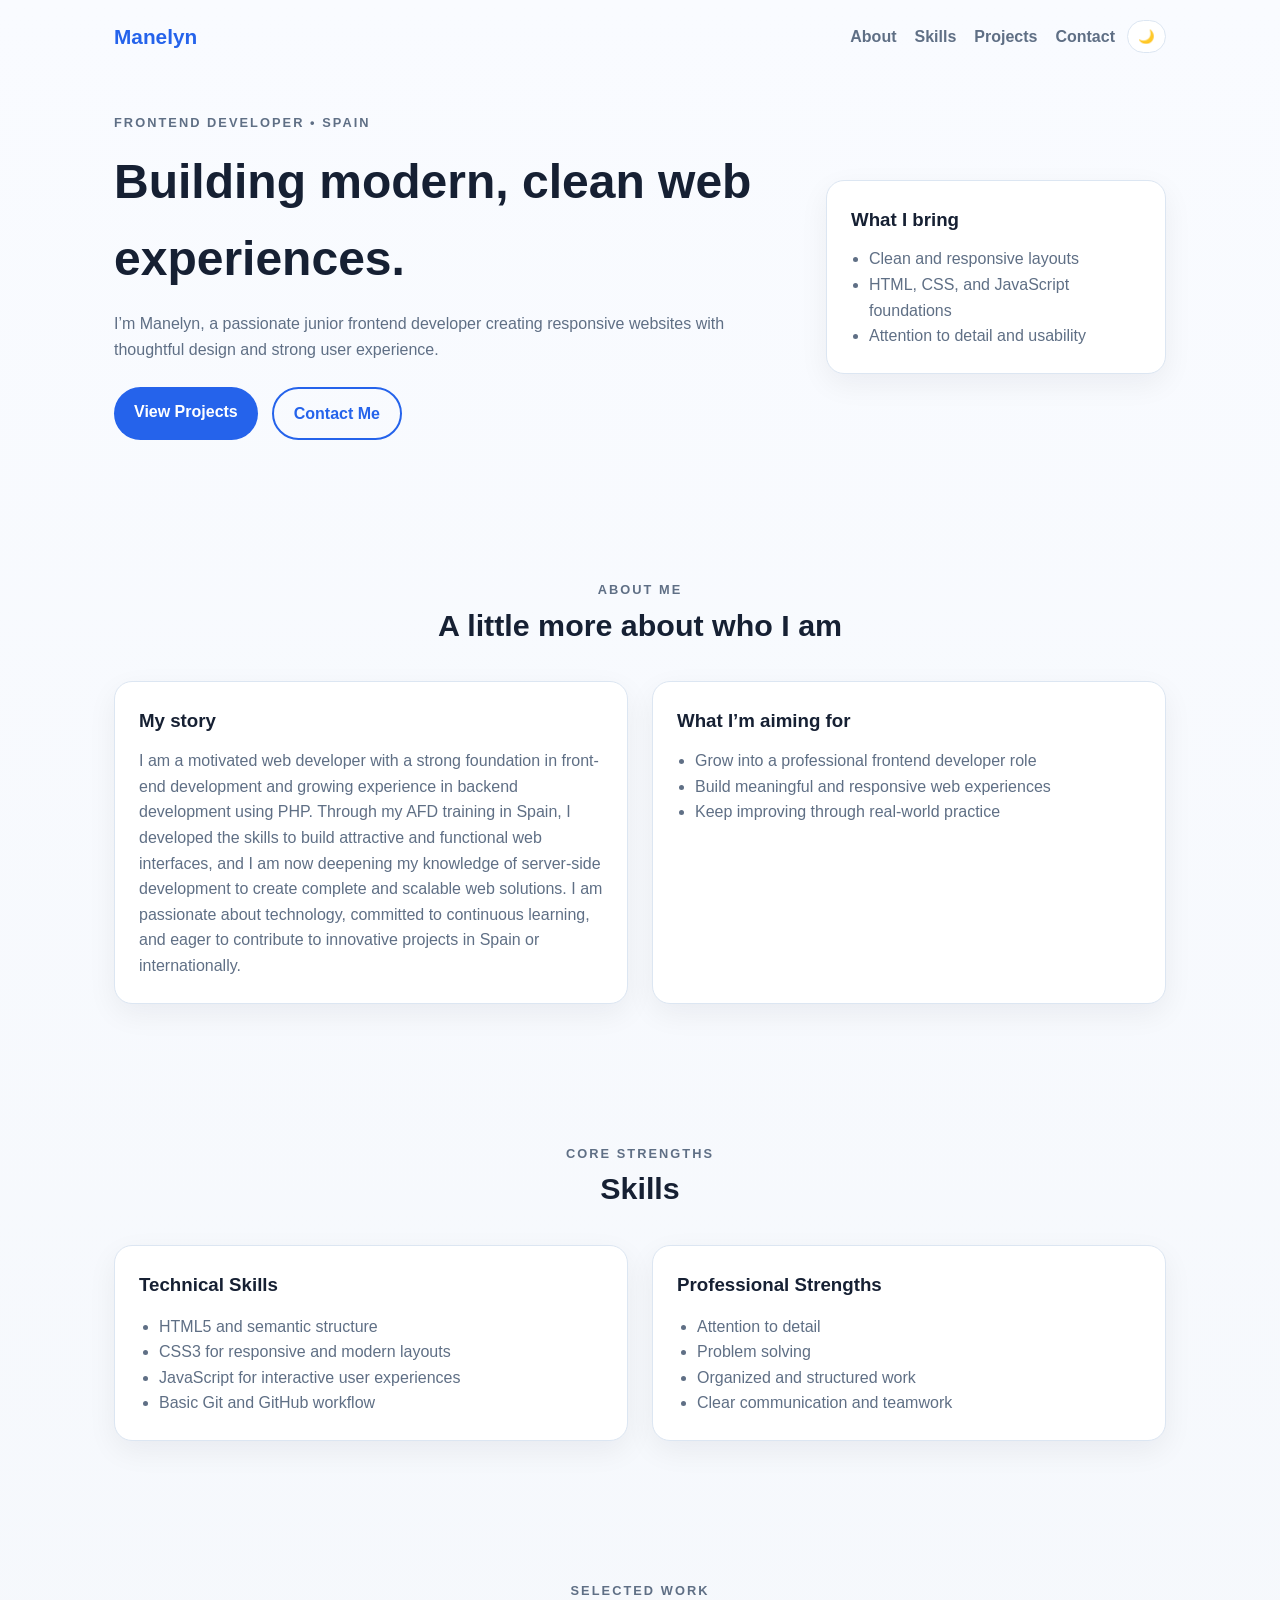
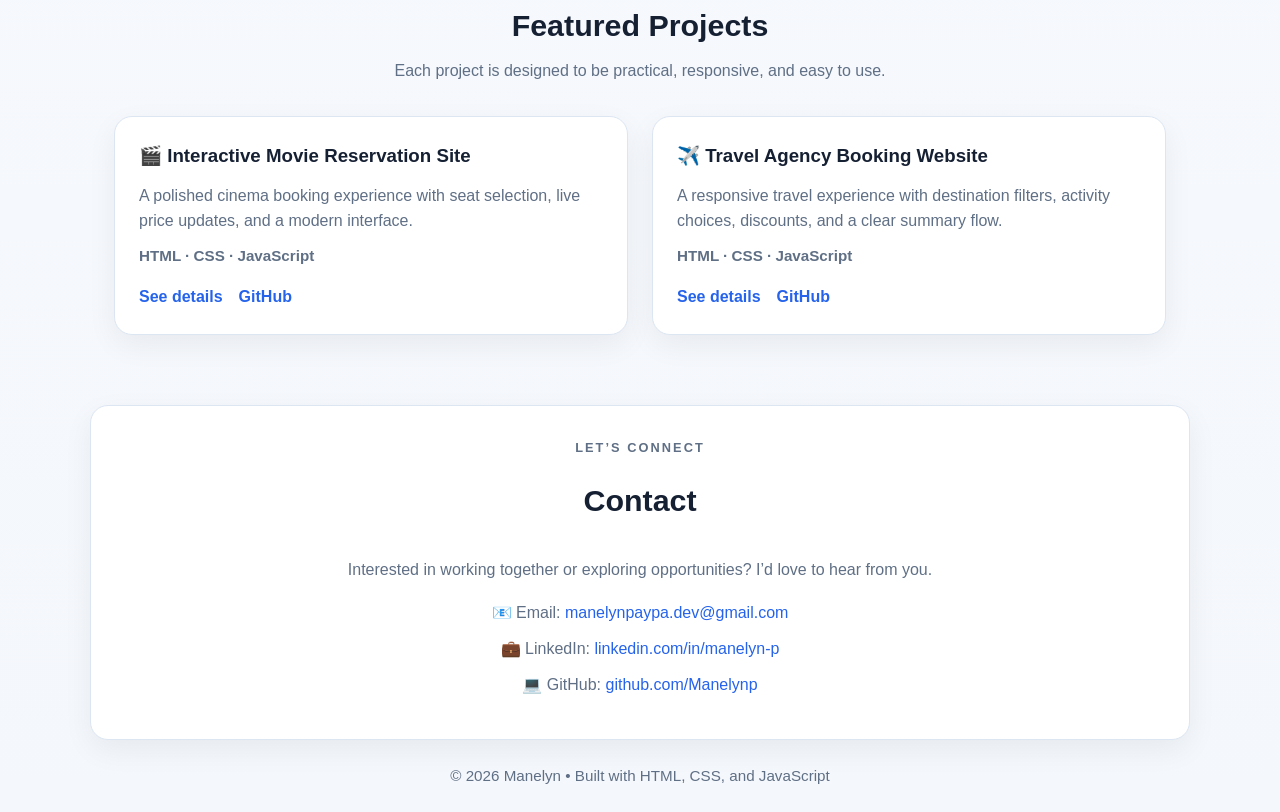
==== index.html @ d36917c9 "Add portfolio project files" ====
<!doctype html>
<html lang="en">

<head>
  <meta charset="UTF-8" />
  <meta name="viewport" content="width=device-width, initial-scale=1.0" />
  <title>Manelyn | Frontend Developer</title>
  <link rel="stylesheet" href="./css/style.css" />
  <link rel="shortcut icon" href="./img/themodelsresource.svg" type="image/x-icon" />
</head>

<body>
  <header class="site-header">
    <a class="logo" href="index.html">Manelyn</a>
    <div class="header-actions">
      <nav class="nav-links">
        <a href="about.html">About</a>
        <a href="skills.html">Skills</a>
        <a href="projects.html">Projects</a>
        <a href="contact.html">Contact</a>
      </nav>
      <button class="theme-toggle" id="themeToggle" type="button" aria-label="Toggle dark mode">
        🌙
      </button>
    </div>
  </header>

  <main>
    <section class="section hero">
      <div class="hero-copy">
        <p class="eyebrow">Frontend Developer • Spain</p>
        <h1>Building modern, clean web experiences.</h1>
        <p>
          I’m Manelyn, a passionate junior frontend developer creating
          responsive websites with thoughtful design and strong user
          experience.
        </p>
        <div class="buttons">
          <a href="projects.html" class="btn">View Projects</a>
          <a href="#contact" class="btn btn-outline">Contact Me</a>
        </div>
      </div>

      <div class="hero-card">
        <h3>What I bring</h3>
        <ul>
          <li>Clean and responsive layouts</li>
          <li>HTML, CSS, and JavaScript foundations</li>
          <li>Attention to detail and usability</li>
        </ul>
      </div>
    </section>

    <section id="about" class="section about-section">
      <div class="section-heading">
        <p class="eyebrow">About Me</p>
        <h2>A little more about who I am</h2>
      </div>

      <div class="about-grid">
        <div class="about-card">
          <h3>My story</h3>
          <p>
            I am a motivated web developer with a strong foundation in front-end development and growing experience in
            backend development using PHP. Through my AFD training in Spain, I developed the skills to build attractive
            and functional web interfaces, and I am now deepening my knowledge of server-side development to create
            complete and scalable web solutions. I am passionate about technology, committed to continuous learning, and
            eager to contribute to innovative projects in Spain or internationally.

            <!-- I’m a self-taught frontend developer based in Spain, with a
              growing passion for creating websites that are modern, functional,
              and easy to use. I enjoy turning ideas into polished digital
              experiences and keeping my skills sharp through hands-on projects. -->
          </p>
        </div>

        <div class="about-card">
          <h3>What I’m aiming for</h3>
          <ul>
            <li>Grow into a professional frontend developer role</li>
            <li>Build meaningful and responsive web experiences</li>
            <li>Keep improving through real-world practice</li>
          </ul>
        </div>
      </div>
    </section>

    <section id="skills" class="section">
      <div class="section-heading">
        <p class="eyebrow">Core Strengths</p>
        <h2>Skills</h2>
      </div>

      <div class="skills-container">
        <div class="skills-block">
          <h3>Technical Skills</h3>
          <ul>
            <li>HTML5 and semantic structure</li>
            <li>CSS3 for responsive and modern layouts</li>
            <li>JavaScript for interactive user experiences</li>
            <li>Basic Git and GitHub workflow</li>
          </ul>
        </div>

        <div class="skills-block">
          <h3>Professional Strengths</h3>
          <ul>
            <li>Attention to detail</li>
            <li>Problem solving</li>
            <li>Organized and structured work</li>
            <li>Clear communication and teamwork</li>
          </ul>
        </div>
      </div>
    </section>

    <section id="projects" class="section">
      <div class="section-heading">
        <p class="eyebrow">Selected Work</p>
        <h2>Featured Projects</h2>
        <p>
          Each project is designed to be practical, responsive, and easy to
          use.
        </p>
      </div>

      <div class="projects-container">
        <article class="project-card">
          <h3>🎬 Interactive Movie Reservation Site</h3>
          <p>
            A polished cinema booking experience with seat selection, live
            price updates, and a modern interface.
          </p>
          <p class="tech">HTML · CSS · JavaScript</p>
          <div class="project-links">
            <a href="projects.html">See details</a>
            <a href="#">GitHub</a>
          </div>
        </article>

        <article class="project-card">
          <h3>✈️ Travel Agency Booking Website</h3>
          <p>
            A responsive travel experience with destination filters, activity
            choices, discounts, and a clear summary flow.
          </p>
          <p class="tech">HTML · CSS · JavaScript</p>
          <div class="project-links">
            <a href="projects.html">See details</a>
            <a href="#">GitHub</a>
          </div>
        </article>
      </div>
    </section>

    <section id="contact" class="section contact">
      <div class="section-heading">
        <p class="eyebrow">Let’s Connect</p>
        <h2>Contact</h2>
      </div>

      <p>
        Interested in working together or exploring opportunities? I’d love to
        hear from you.
      </p>

      <ul class="contact-list">
        <li>
          📧 Email:
          <a href="mailto:manelynpaypa.dev@gmail.com">manelynpaypa.dev@gmail.com</a>
        </li>
        <li>
          💼 LinkedIn:
          <a href="https://www.linkedin.com/in/manelyn-p" target="_blank"
            rel="noopener noreferrer">linkedin.com/in/manelyn-p</a>
        </li>
        <li>
          💻 GitHub:
          <a href="https://github.com/Manelynp" target="_blank" rel="noopener noreferrer">github.com/Manelynp</a>
        </li>
      </ul>
    </section>
  </main>

  <footer class="footer">
    © 2026 Manelyn • Built with HTML, CSS, and JavaScript
  </footer>
  <script src="./JavaScript/profile.js"></script>
</body>

</html>
---- css/style.css ----
:root {
  --bg: #f4f7fb;
  --surface: #ffffff;
  --text: #162033;
  --muted: #5f6f85;
  --accent: #2563eb;
  --accent-dark: #1d4ed8;
  --border: #dce6f2;
}

html {
  scroll-behavior: smooth;
}

* {
  box-sizing: border-box;
  margin: 0;
  padding: 0;
}

body {
  font-family: Arial, Helvetica, sans-serif;
  line-height: 1.6;
  color: var(--text);
  background: linear-gradient(180deg, #f9fbff 0%, var(--bg) 100%);
  transition: background-color 0.3s ease, color 0.3s ease;
}

body.dark {
  --bg: #0f172a;
  --surface: #111827;
  --text: #f8fafc;
  --muted: #cbd5e1;
  --accent: #60a5fa;
  --accent-dark: #93c5fd;
  --border: #334155;
  background: linear-gradient(180deg, #020617 0%, #0f172a 100%);
}

a {
  color: inherit;
}

.site-header {
  display: flex;
  justify-content: space-between;
  align-items: center;
  max-width: 1100px;
  margin: 0 auto;
  padding: 20px 24px;
}

.header-actions {
  display: flex;
  align-items: center;
  gap: 12px;
}

.logo {
  font-size: 1.3rem;
  font-weight: 700;
  text-decoration: none;
  color: var(--accent);
}

.nav-links {
  display: flex;
  gap: 18px;
}

.nav-links a {
  text-decoration: none;
  color: var(--muted);
  font-weight: 600;
}

.nav-links a:hover {
  color: var(--accent);
}

.theme-toggle {
  border: 1px solid var(--border);
  background: var(--surface);
  color: var(--text);
  border-radius: 999px;
  padding: 8px 10px;
  cursor: pointer;
}

.section {
  padding: 70px 24px;
  max-width: 1100px;
  margin: 0 auto;
}

.hero {
  display: grid;
  grid-template-columns: 2fr 1fr;
  gap: 32px;
  align-items: center;
  padding-top: 40px;
}

.eyebrow {
  color: var(--accent);
  font-weight: 700;
  letter-spacing: 0.16em;
  text-transform: uppercase;
  font-size: 0.8rem;
  margin-bottom: 10px;
}

.hero h1 {
  font-size: clamp(2rem, 4vw, 3rem);
  margin-bottom: 14px;
}

.hero p {
  color: var(--muted);
  max-width: 640px;
}

.buttons {
  display: flex;
  flex-wrap: wrap;
  gap: 14px;
  margin-top: 24px;
}

.btn {
  text-decoration: none;
  padding: 12px 20px;
  background: var(--accent);
  color: white;
  border-radius: 999px;
  font-weight: 700;
  transition: background 0.2s ease;
}

.btn:hover {
  background: var(--accent-dark);
}

.btn-outline {
  background: transparent;
  color: var(--accent);
  border: 2px solid var(--accent);
}

.hero-card,
.skills-block,
.project-card,
.contact,
.about-card {
  background: var(--surface);
  border: 1px solid var(--border);
  border-radius: 18px;
  box-shadow: 0 10px 30px rgba(15, 23, 42, 0.06);
}

.hero-card {
  padding: 24px;
}

.hero-card h3 {
  margin-bottom: 12px;
}

.hero-card ul {
  padding-left: 18px;
  color: var(--muted);
}

.section-heading {
  text-align: center;
  margin-bottom: 32px;
}

.section-heading h2 {
  font-size: 1.9rem;
  margin-bottom: 8px;
}

.section-heading p {
  color: var(--muted);
  max-width: 650px;
  margin: 0 auto;
}

.about-grid {
  display: grid;
  grid-template-columns: repeat(2, minmax(0, 1fr));
  gap: 24px;
}

.about-card {
  padding: 24px;
}

.about-card h3 {
  margin-bottom: 12px;
}

.about-card p,
.about-card li {
  color: var(--muted);
}

.about-card ul {
  padding-left: 18px;
}

.skills-container {
  display: grid;
  grid-template-columns: repeat(2, minmax(0, 1fr));
  gap: 24px;
}

.skills-block {
  padding: 24px;
}

.skills-block h3 {
  margin-bottom: 14px;
}

.skills-block ul {
  list-style: disc;
  padding-left: 20px;
  color: var(--muted);
}

.projects-container {
  display: grid;
  grid-template-columns: repeat(auto-fit, minmax(280px, 1fr));
  gap: 24px;
}

.project-card {
  padding: 24px;
}

.project-card h3 {
  margin-bottom: 12px;
}

.project-card p {
  margin-bottom: 10px;
  color: var(--muted);
}

.tech {
  font-size: 0.95rem;
  font-weight: 700;
  color: var(--accent);
}

.project-links {
  display: flex;
  gap: 16px;
  margin-top: 16px;
}

.project-links a {
  text-decoration: none;
  font-weight: 700;
  color: var(--accent);
}

.contact {
  text-align: center;
  padding: 32px 24px;
}

.contact p {
  margin-bottom: 18px;
  color: var(--muted);
}

.contact-list {
  list-style: none;
}

.contact-list li {
  margin-bottom: 10px;
  color: var(--muted);
}

.contact-list a {
  color: var(--accent);
  text-decoration: none;
}

.footer {
  text-align: center;
  padding: 24px;
  color: var(--muted);
  font-size: 0.95rem;
}

@media (max-width: 760px) {
  .hero,
  .about-grid,
  .skills-container {
    grid-template-columns: 1fr;
  }

  .site-header {
    flex-direction: column;
    gap: 10px;
  }

  .nav-links {
    flex-wrap: wrap;
    justify-content: center;
  }
}
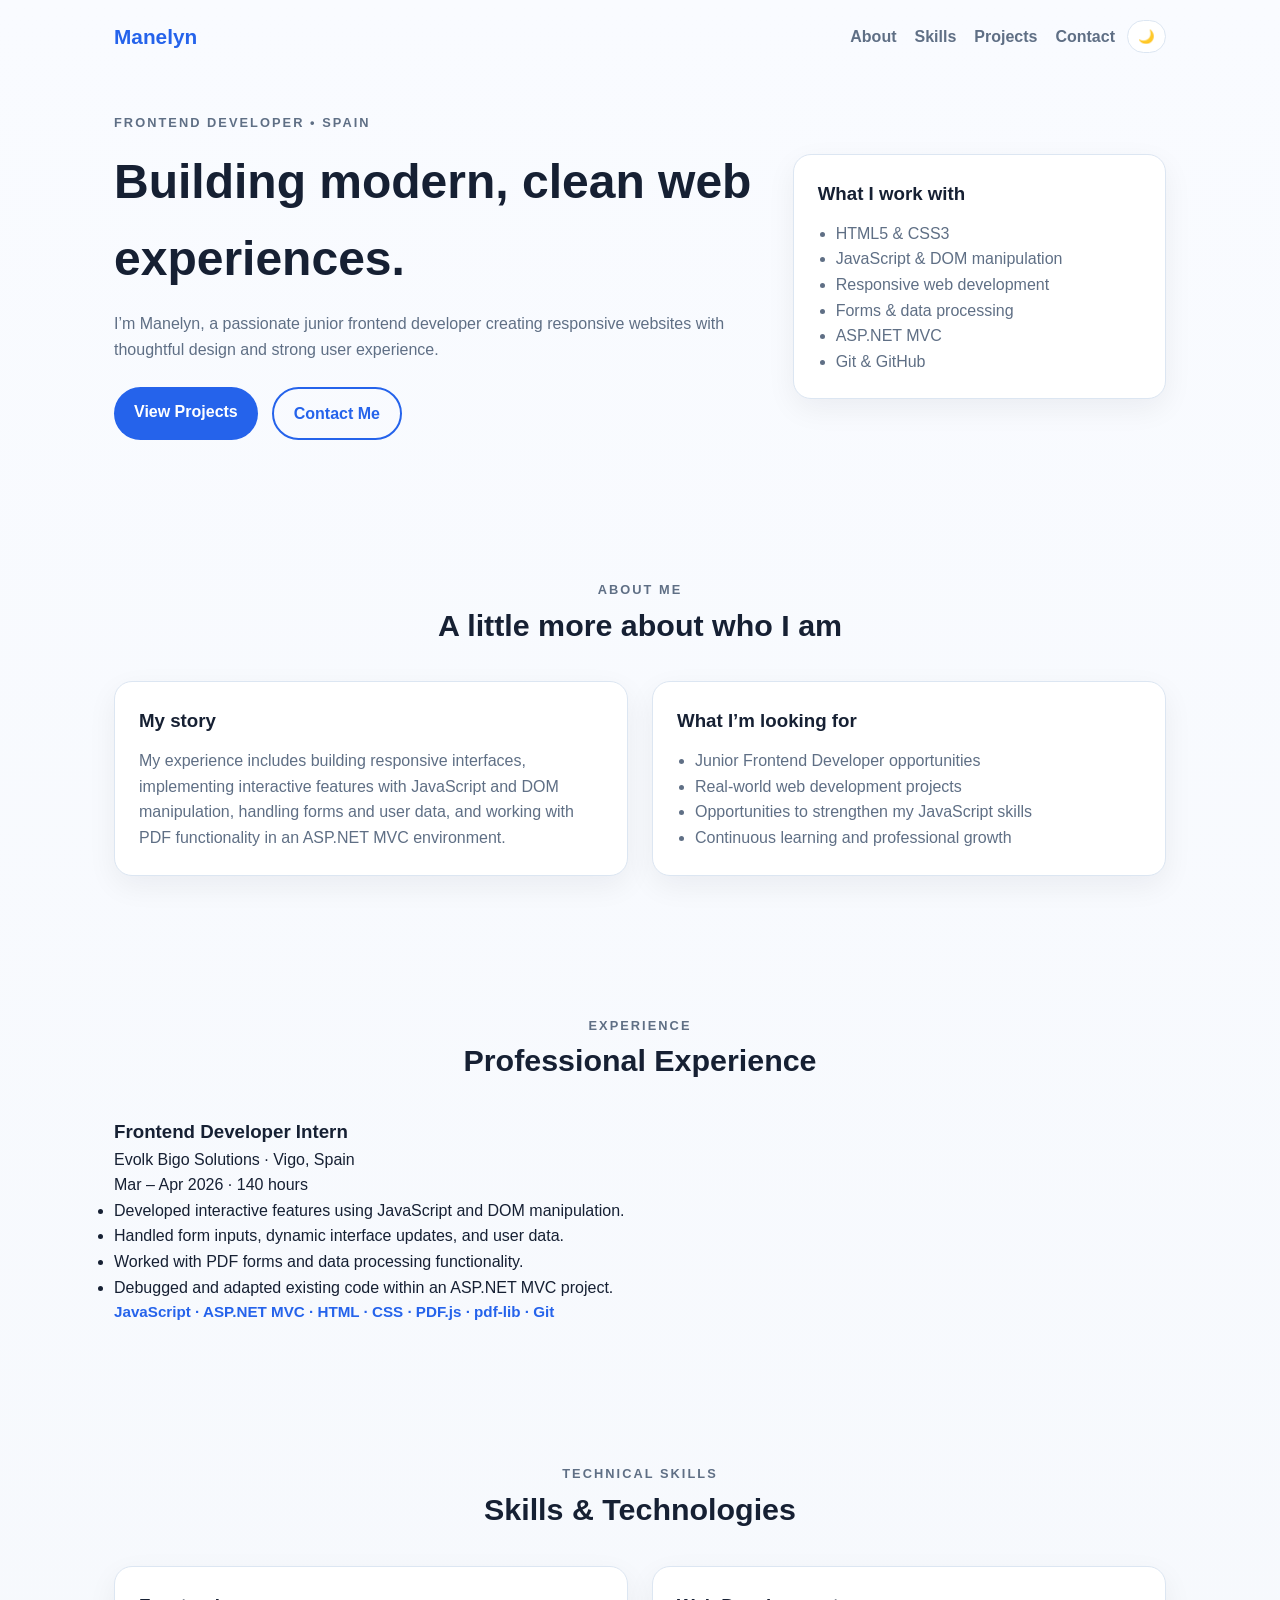
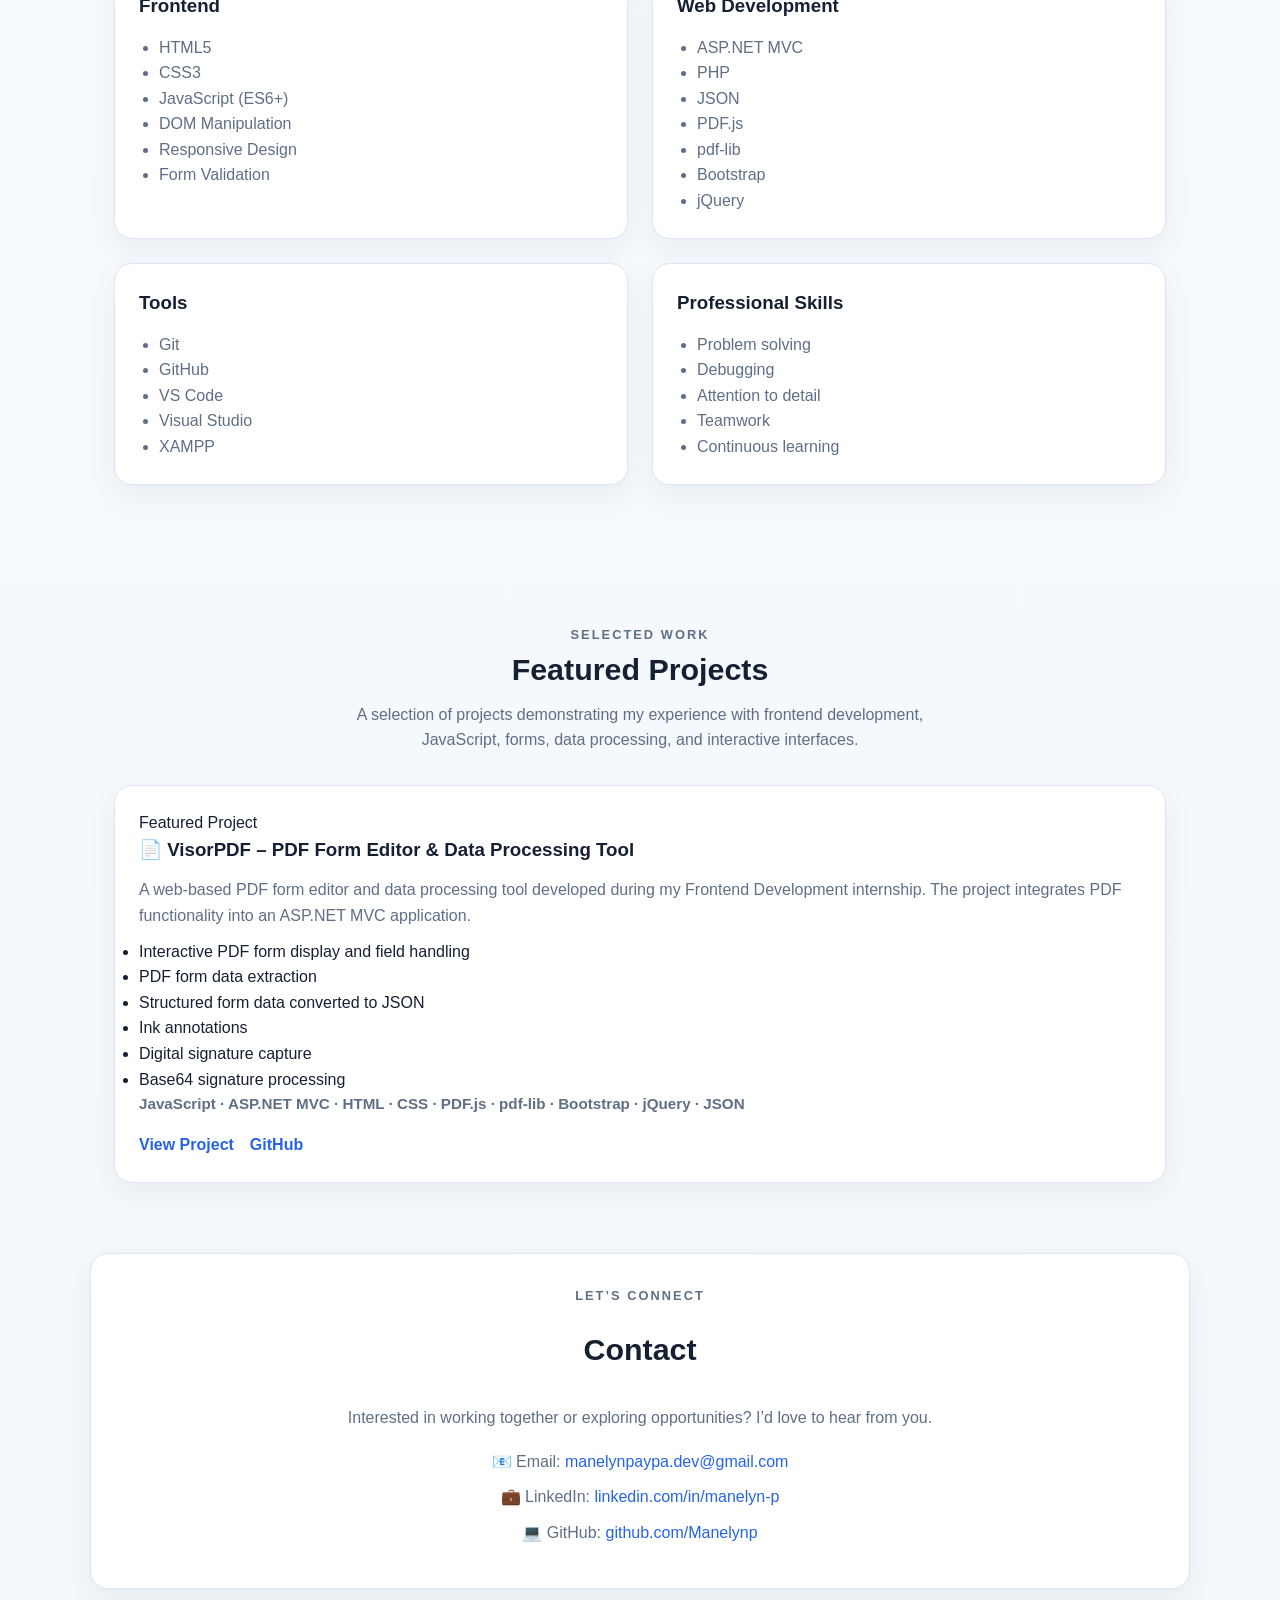
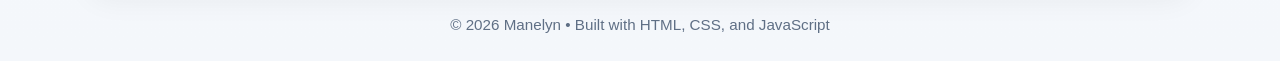
==== commit fd04db5d: "Refactor index.html structure for improved readability and organization" ====
--- a/index.html
+++ b/index.html
@@ -1,191 +1,287 @@
 <!doctype html>
 <html lang="en">
-
-<head>
-  <meta charset="UTF-8" />
-  <meta name="viewport" content="width=device-width, initial-scale=1.0" />
-  <title>Manelyn | Frontend Developer</title>
-  <link rel="stylesheet" href="./css/style.css" />
-  <link rel="shortcut icon" href="./img/themodelsresource.svg" type="image/x-icon" />
-</head>
-
-<body>
-  <header class="site-header">
-    <a class="logo" href="index.html">Manelyn</a>
-    <div class="header-actions">
-      <nav class="nav-links">
-        <a href="about.html">About</a>
-        <a href="skills.html">Skills</a>
-        <a href="projects.html">Projects</a>
-        <a href="contact.html">Contact</a>
-      </nav>
-      <button class="theme-toggle" id="themeToggle" type="button" aria-label="Toggle dark mode">
-        🌙
-      </button>
-    </div>
-  </header>
-
-  <main>
-    <section class="section hero">
-      <div class="hero-copy">
-        <p class="eyebrow">Frontend Developer • Spain</p>
-        <h1>Building modern, clean web experiences.</h1>
+  <head>
+    <meta charset="UTF-8" />
+    <meta name="viewport" content="width=device-width, initial-scale=1.0" />
+    <title>Manelyn | Frontend Developer</title>
+    <link rel="stylesheet" href="./css/style.css" />
+    <link
+      rel="shortcut icon"
+      href="./img/themodelsresource.svg"
+      type="image/x-icon"
+    />
+  </head>
+
+  <body>
+    <header class="site-header">
+      <a class="logo" href="index.html">Manelyn</a>
+      <div class="header-actions">
+        <nav class="nav-links">
+          <a href="about.html">About</a>
+          <a href="skills.html">Skills</a>
+          <a href="projects.html">Projects</a>
+          <a href="contact.html">Contact</a>
+        </nav>
+        <button
+          class="theme-toggle"
+          id="themeToggle"
+          type="button"
+          aria-label="Toggle dark mode"
+        >
+          🌙
+        </button>
+      </div>
+    </header>
+
+    <main>
+      <section class="section hero">
+        <div class="hero-content">
+          <p class="eyebrow">Frontend Developer • Spain</p>
+          <h1>Building modern, clean web experiences.</h1>
+          <p>
+            I’m Manelyn, a passionate junior frontend developer creating
+            responsive websites with thoughtful design and strong user
+            experience.
+          </p>
+          <div class="buttons">
+            <a href="projects.html" class="btn">View Projects</a>
+            <a href="#contact" class="btn btn-outline">Contact Me</a>
+          </div>
+        </div>
+
+        <div class="hero-card">
+          <h3>What I work with</h3>
+          <ul>
+            <li>HTML5 & CSS3</li>
+            <li>JavaScript & DOM manipulation</li>
+            <li>Responsive web development</li>
+            <li>Forms & data processing</li>
+            <li>ASP.NET MVC</li>
+            <li>Git & GitHub</li>
+          </ul>
+        </div>
+      </section>
+
+      <section id="about" class="section about-section">
+        <div class="section-heading">
+          <p class="eyebrow">About Me</p>
+          <h2>A little more about who I am</h2>
+        </div>
+
+        <div class="about-grid">
+          <div class="about-card">
+            <h3>My story</h3>
+            <p>
+              My experience includes building responsive interfaces,
+              implementing interactive features with JavaScript and DOM
+              manipulation, handling forms and user data, and working with PDF
+              functionality in an ASP.NET MVC environment.
+            </p>
+          </div>
+
+          <div class="about-card">
+            <h3>What I’m looking for</h3>
+            <ul>
+              <li>Junior Frontend Developer opportunities</li>
+              <li>Real-world web development projects</li>
+              <li>Opportunities to strengthen my JavaScript skills</li>
+              <li>Continuous learning and professional growth</li>
+            </ul>
+          </div>
+        </div>
+      </section>
+
+      <section id="experience" class="section">
+        <div class="section-heading">
+          <p class="eyebrow">Experience</p>
+          <h2>Professional Experience</h2>
+        </div>
+
+        <article class="experience-card">
+          <div class="experience-header">
+            <div>
+              <h3>Frontend Developer Intern</h3>
+              <p class="company">Evolk Bigo Solutions · Vigo, Spain</p>
+            </div>
+
+            <span class="experience-date">Mar – Apr 2026 · 140 hours</span>
+          </div>
+
+          <ul>
+            <li>
+              Developed interactive features using JavaScript and DOM
+              manipulation.
+            </li>
+            <li>
+              Handled form inputs, dynamic interface updates, and user data.
+            </li>
+            <li>Worked with PDF forms and data processing functionality.</li>
+            <li>
+              Debugged and adapted existing code within an ASP.NET MVC project.
+            </li>
+          </ul>
+
+          <p class="tech">
+            JavaScript · ASP.NET MVC · HTML · CSS · PDF.js · pdf-lib · Git
+          </p>
+        </article>
+      </section>
+
+      <section id="skills" class="section">
+        <div class="section-heading">
+          <p class="eyebrow">Technical Skills</p>
+          <h2>Skills & Technologies</h2>
+        </div>
+
+        <div class="skills-container">
+          <div class="skills-block">
+            <h3>Frontend</h3>
+
+            <ul>
+              <li>HTML5</li>
+              <li>CSS3</li>
+              <li>JavaScript (ES6+)</li>
+              <li>DOM Manipulation</li>
+              <li>Responsive Design</li>
+              <li>Form Validation</li>
+            </ul>
+          </div>
+
+          <div class="skills-block">
+            <h3>Web Development</h3>
+
+            <ul>
+              <li>ASP.NET MVC</li>
+              <li>PHP</li>
+              <li>JSON</li>
+              <li>PDF.js</li>
+              <li>pdf-lib</li>
+              <li>Bootstrap</li>
+              <li>jQuery</li>
+            </ul>
+          </div>
+
+          <div class="skills-block">
+            <h3>Tools</h3>
+
+            <ul>
+              <li>Git</li>
+              <li>GitHub</li>
+              <li>VS Code</li>
+              <li>Visual Studio</li>
+              <li>XAMPP</li>
+            </ul>
+          </div>
+
+          <div class="skills-block">
+            <h3>Professional Skills</h3>
+
+            <ul>
+              <li>Problem solving</li>
+              <li>Debugging</li>
+              <li>Attention to detail</li>
+              <li>Teamwork</li>
+              <li>Continuous learning</li>
+            </ul>
+          </div>
+        </div>
+      </section>
+
+      <section id="projects" class="section">
+        <div class="section-heading">
+          <p class="eyebrow">Selected Work</p>
+          <h2>Featured Projects</h2>
+
+          <p>
+            A selection of projects demonstrating my experience with frontend
+            development, JavaScript, forms, data processing, and interactive
+            interfaces.
+          </p>
+        </div>
+
+        <div class="projects-container">
+          <article class="project-card featured-project">
+            <div class="project-label">Featured Project</div>
+
+            <h3>📄 VisorPDF – PDF Form Editor & Data Processing Tool</h3>
+
+            <p>
+              A web-based PDF form editor and data processing tool developed
+              during my Frontend Development internship. The project integrates
+              PDF functionality into an ASP.NET MVC application.
+            </p>
+
+            <ul class="project-features">
+              <li>Interactive PDF form display and field handling</li>
+              <li>PDF form data extraction</li>
+              <li>Structured form data converted to JSON</li>
+              <li>Ink annotations</li>
+              <li>Digital signature capture</li>
+              <li>Base64 signature processing</li>
+            </ul>
+
+            <p class="tech">
+              JavaScript · ASP.NET MVC · HTML · CSS · PDF.js · pdf-lib ·
+              Bootstrap · jQuery · JSON
+            </p>
+
+            <div class="project-links">
+              <a href="projects.html">View Project</a>
+              <a
+                href="https://github.com/Manelynp/VisorPDF.git"
+                target="_blank"
+                rel="noopener noreferrer"
+              >
+                GitHub
+              </a>
+            </div>
+          </article>
+        </div>
+      </section>
+
+      <section id="contact" class="section contact">
+        <div class="section-heading">
+          <p class="eyebrow">Let’s Connect</p>
+          <h2>Contact</h2>
+        </div>
+
         <p>
-          I’m Manelyn, a passionate junior frontend developer creating
-          responsive websites with thoughtful design and strong user
-          experience.
+          Interested in working together or exploring opportunities? I’d love to
+          hear from you.
         </p>
-        <div class="buttons">
-          <a href="projects.html" class="btn">View Projects</a>
-          <a href="#contact" class="btn btn-outline">Contact Me</a>
-        </div>
-      </div>
-
-      <div class="hero-card">
-        <h3>What I bring</h3>
-        <ul>
-          <li>Clean and responsive layouts</li>
-          <li>HTML, CSS, and JavaScript foundations</li>
-          <li>Attention to detail and usability</li>
+
+        <ul class="contact-list">
+          <li>
+            📧 Email:
+            <a href="mailto:manelynpaypa.dev@gmail.com"
+              >manelynpaypa.dev@gmail.com</a
+            >
+          </li>
+          <li>
+            💼 LinkedIn:
+            <a
+              href="https://www.linkedin.com/in/manelyn-p"
+              target="_blank"
+              rel="noopener noreferrer"
+              >linkedin.com/in/manelyn-p</a
+            >
+          </li>
+          <li>
+            💻 GitHub:
+            <a
+              href="https://github.com/Manelynp"
+              target="_blank"
+              rel="noopener noreferrer"
+              >github.com/Manelynp</a
+            >
+          </li>
         </ul>
-      </div>
-    </section>
-
-    <section id="about" class="section about-section">
-      <div class="section-heading">
-        <p class="eyebrow">About Me</p>
-        <h2>A little more about who I am</h2>
-      </div>
-
-      <div class="about-grid">
-        <div class="about-card">
-          <h3>My story</h3>
-          <p>
-            I am a motivated web developer with a strong foundation in front-end development and growing experience in
-            backend development using PHP. Through my AFD training in Spain, I developed the skills to build attractive
-            and functional web interfaces, and I am now deepening my knowledge of server-side development to create
-            complete and scalable web solutions. I am passionate about technology, committed to continuous learning, and
-            eager to contribute to innovative projects in Spain or internationally.
-
-            <!-- I’m a self-taught frontend developer based in Spain, with a
-              growing passion for creating websites that are modern, functional,
-              and easy to use. I enjoy turning ideas into polished digital
-              experiences and keeping my skills sharp through hands-on projects. -->
-          </p>
-        </div>
-
-        <div class="about-card">
-          <h3>What I’m aiming for</h3>
-          <ul>
-            <li>Grow into a professional frontend developer role</li>
-            <li>Build meaningful and responsive web experiences</li>
-            <li>Keep improving through real-world practice</li>
-          </ul>
-        </div>
-      </div>
-    </section>
-
-    <section id="skills" class="section">
-      <div class="section-heading">
-        <p class="eyebrow">Core Strengths</p>
-        <h2>Skills</h2>
-      </div>
-
-      <div class="skills-container">
-        <div class="skills-block">
-          <h3>Technical Skills</h3>
-          <ul>
-            <li>HTML5 and semantic structure</li>
-            <li>CSS3 for responsive and modern layouts</li>
-            <li>JavaScript for interactive user experiences</li>
-            <li>Basic Git and GitHub workflow</li>
-          </ul>
-        </div>
-
-        <div class="skills-block">
-          <h3>Professional Strengths</h3>
-          <ul>
-            <li>Attention to detail</li>
-            <li>Problem solving</li>
-            <li>Organized and structured work</li>
-            <li>Clear communication and teamwork</li>
-          </ul>
-        </div>
-      </div>
-    </section>
-
-    <section id="projects" class="section">
-      <div class="section-heading">
-        <p class="eyebrow">Selected Work</p>
-        <h2>Featured Projects</h2>
-        <p>
-          Each project is designed to be practical, responsive, and easy to
-          use.
-        </p>
-      </div>
-
-      <div class="projects-container">
-        <article class="project-card">
-          <h3>🎬 Interactive Movie Reservation Site</h3>
-          <p>
-            A polished cinema booking experience with seat selection, live
-            price updates, and a modern interface.
-          </p>
-          <p class="tech">HTML · CSS · JavaScript</p>
-          <div class="project-links">
-            <a href="projects.html">See details</a>
-            <a href="#">GitHub</a>
-          </div>
-        </article>
-
-        <article class="project-card">
-          <h3>✈️ Travel Agency Booking Website</h3>
-          <p>
-            A responsive travel experience with destination filters, activity
-            choices, discounts, and a clear summary flow.
-          </p>
-          <p class="tech">HTML · CSS · JavaScript</p>
-          <div class="project-links">
-            <a href="projects.html">See details</a>
-            <a href="#">GitHub</a>
-          </div>
-        </article>
-      </div>
-    </section>
-
-    <section id="contact" class="section contact">
-      <div class="section-heading">
-        <p class="eyebrow">Let’s Connect</p>
-        <h2>Contact</h2>
-      </div>
-
-      <p>
-        Interested in working together or exploring opportunities? I’d love to
-        hear from you.
-      </p>
-
-      <ul class="contact-list">
-        <li>
-          📧 Email:
-          <a href="mailto:manelynpaypa.dev@gmail.com">manelynpaypa.dev@gmail.com</a>
-        </li>
-        <li>
-          💼 LinkedIn:
-          <a href="https://www.linkedin.com/in/manelyn-p" target="_blank"
-            rel="noopener noreferrer">linkedin.com/in/manelyn-p</a>
-        </li>
-        <li>
-          💻 GitHub:
-          <a href="https://github.com/Manelynp" target="_blank" rel="noopener noreferrer">github.com/Manelynp</a>
-        </li>
-      </ul>
-    </section>
-  </main>
-
-  <footer class="footer">
-    © 2026 Manelyn • Built with HTML, CSS, and JavaScript
-  </footer>
-  <script src="./JavaScript/profile.js"></script>
-</body>
-
-</html>+      </section>
+    </main>
+
+    <footer class="footer">
+      © 2026 Manelyn • Built with HTML, CSS, and JavaScript
+    </footer>
+    <script src="./JavaScript/profile.js"></script>
+  </body>
+</html>
--- a/css/style.css
+++ b/css/style.css
@@ -94,11 +94,22 @@
 }
 
 .hero {
-  display: grid;
-  grid-template-columns: 2fr 1fr;
+  display: flex;
   gap: 32px;
   align-items: center;
   padding-top: 40px;
+}
+
+.hero > * {
+  flex: 1;
+}
+
+.hero-content {
+  flex: 2;
+}
+
+.hero-card {
+  flex: 1;
 }
 
 .eyebrow {
@@ -299,7 +310,11 @@
 }
 
 @media (max-width: 760px) {
-  .hero,
+
+  .hero {
+    flex-direction: column;
+  }
+
   .about-grid,
   .skills-container {
     grid-template-columns: 1fr;
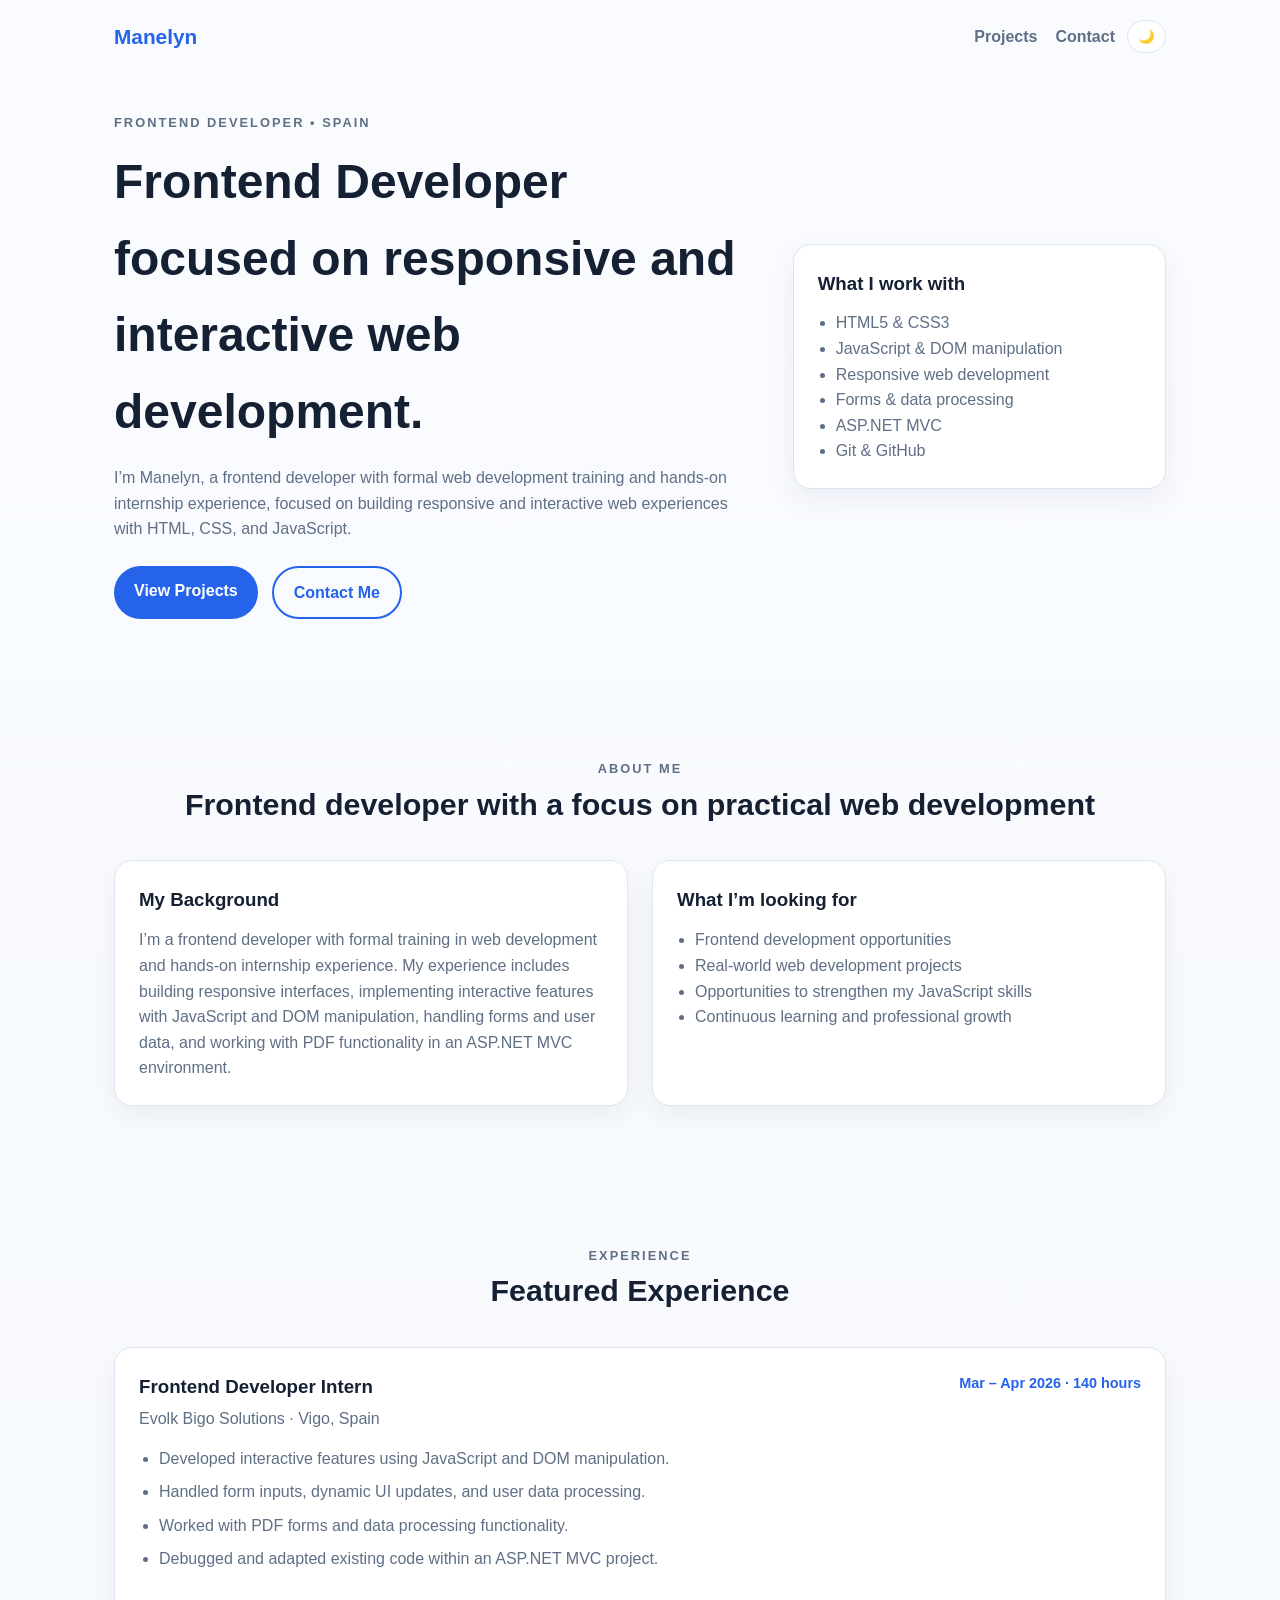
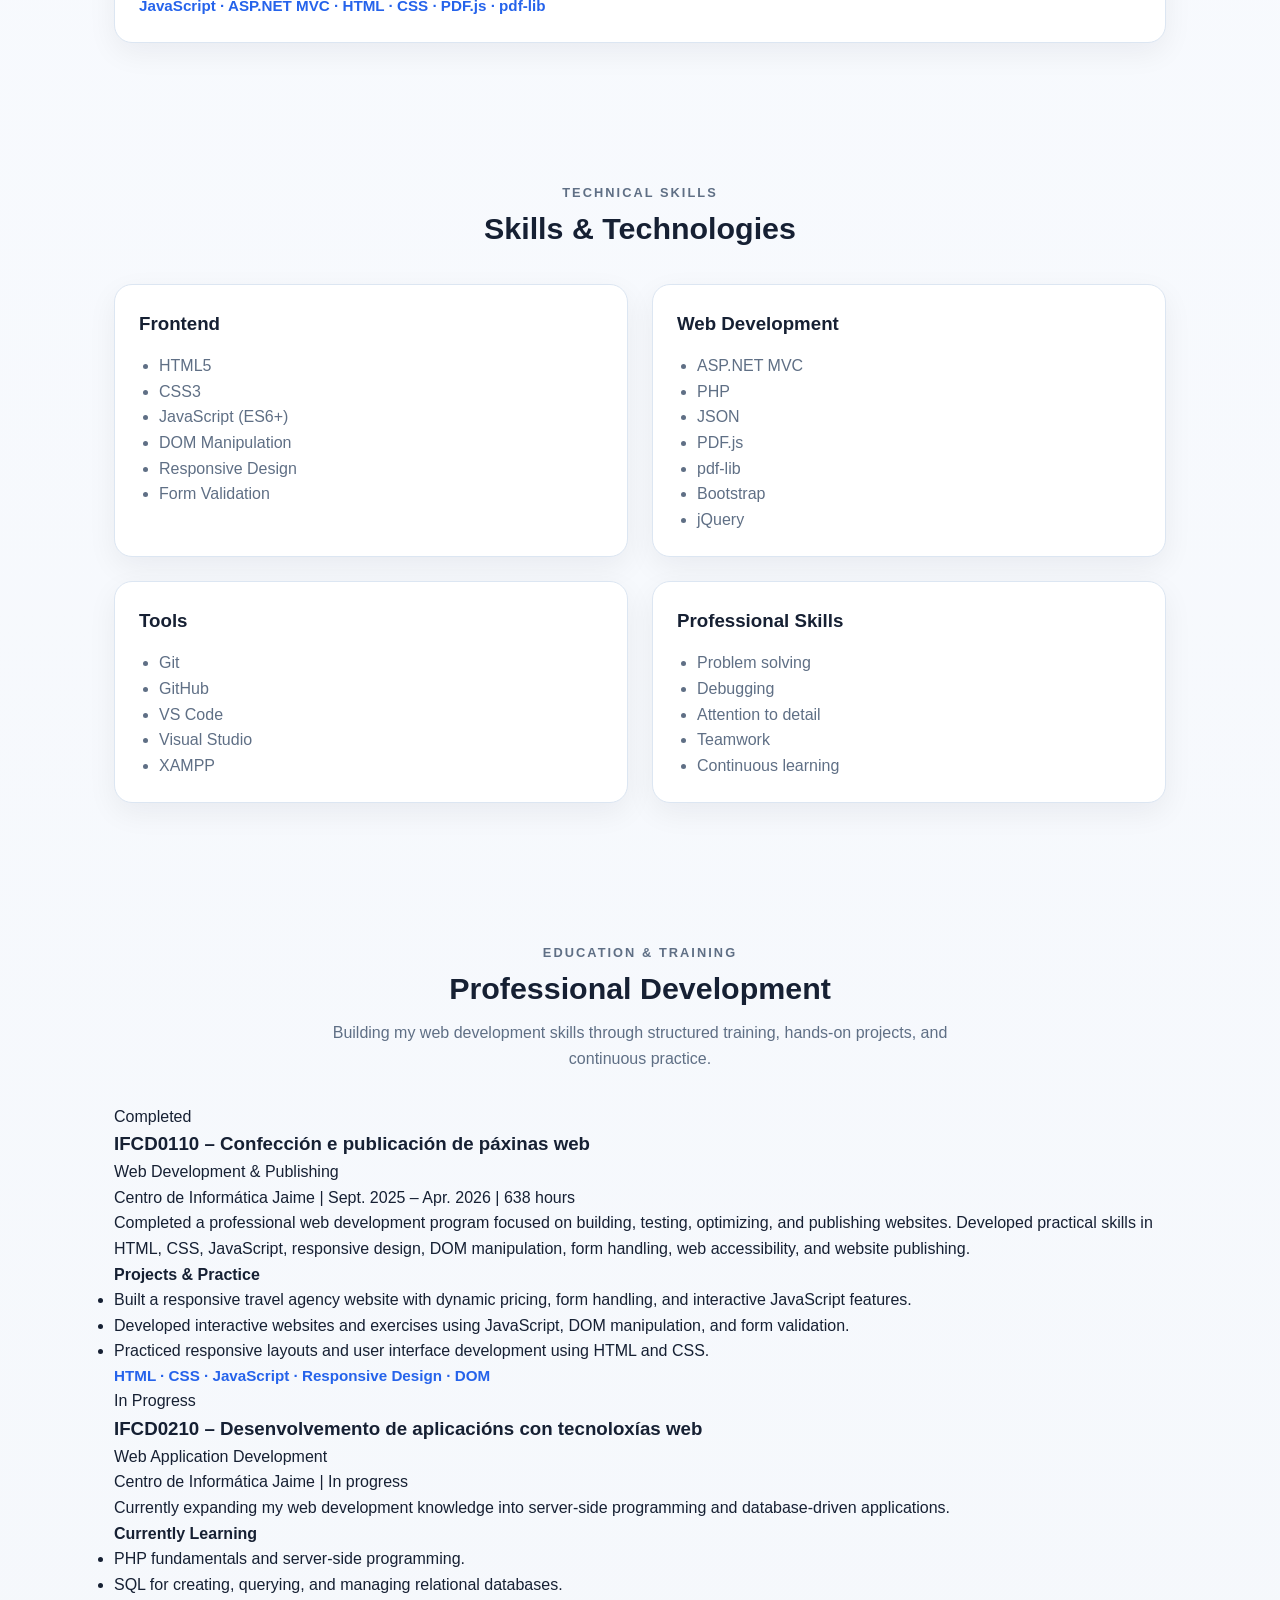
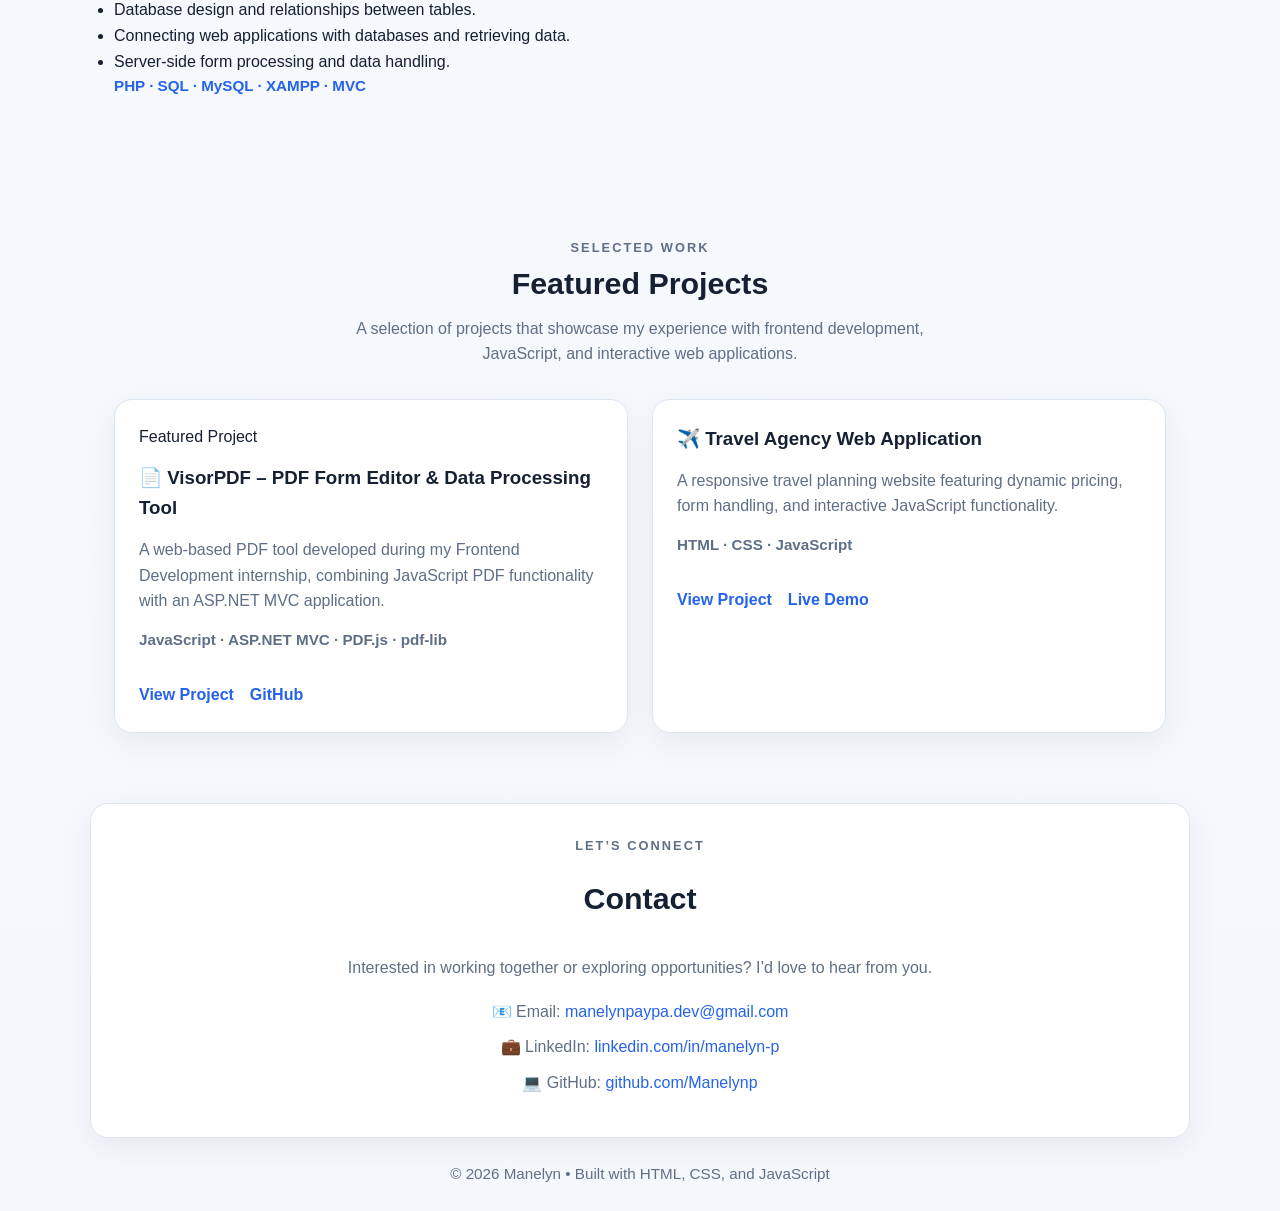
==== commit 7f5809e1: "Refactor index.html to enhance content clarity and structure; update navigation links and add educat" ====
--- a/index.html
+++ b/index.html
@@ -17,10 +17,8 @@
       <a class="logo" href="index.html">Manelyn</a>
       <div class="header-actions">
         <nav class="nav-links">
-          <a href="about.html">About</a>
-          <a href="skills.html">Skills</a>
-          <a href="projects.html">Projects</a>
-          <a href="contact.html">Contact</a>
+          <a href="#projects">Projects</a>
+          <a href="#contact">Contact</a>
         </nav>
         <button
           class="theme-toggle"
@@ -37,15 +35,19 @@
       <section class="section hero">
         <div class="hero-content">
           <p class="eyebrow">Frontend Developer • Spain</p>
-          <h1>Building modern, clean web experiences.</h1>
+          <h1>
+            Frontend Developer focused on responsive and interactive web
+            development.
+          </h1>
           <p>
-            I’m Manelyn, a passionate junior frontend developer creating
-            responsive websites with thoughtful design and strong user
-            experience.
+            I’m Manelyn, a frontend developer with formal web development
+            training and hands-on internship experience, focused on building
+            responsive and interactive web experiences with HTML, CSS, and
+            JavaScript.
           </p>
           <div class="buttons">
             <a href="projects.html" class="btn">View Projects</a>
-            <a href="#contact" class="btn btn-outline">Contact Me</a>
+            <a href="contact.html" class="btn btn-outline">Contact Me</a>
           </div>
         </div>
 
@@ -65,24 +67,26 @@
       <section id="about" class="section about-section">
         <div class="section-heading">
           <p class="eyebrow">About Me</p>
-          <h2>A little more about who I am</h2>
+          <h2>Frontend developer with a focus on practical web development</h2>
         </div>
 
         <div class="about-grid">
           <div class="about-card">
-            <h3>My story</h3>
-            <p>
-              My experience includes building responsive interfaces,
-              implementing interactive features with JavaScript and DOM
-              manipulation, handling forms and user data, and working with PDF
-              functionality in an ASP.NET MVC environment.
+            <h3>My Background</h3>
+            <p>
+              I’m a frontend developer with formal training in web development
+              and hands-on internship experience. My experience includes
+              building responsive interfaces, implementing interactive features
+              with JavaScript and DOM manipulation, handling forms and user
+              data, and working with PDF functionality in an ASP.NET MVC
+              environment.
             </p>
           </div>
 
           <div class="about-card">
             <h3>What I’m looking for</h3>
             <ul>
-              <li>Junior Frontend Developer opportunities</li>
+              <li>Frontend development opportunities</li>
               <li>Real-world web development projects</li>
               <li>Opportunities to strengthen my JavaScript skills</li>
               <li>Continuous learning and professional growth</li>
@@ -94,7 +98,7 @@
       <section id="experience" class="section">
         <div class="section-heading">
           <p class="eyebrow">Experience</p>
-          <h2>Professional Experience</h2>
+          <h2>Featured Experience</h2>
         </div>
 
         <article class="experience-card">
@@ -113,7 +117,7 @@
               manipulation.
             </li>
             <li>
-              Handled form inputs, dynamic interface updates, and user data.
+              Handled form inputs, dynamic UI updates, and user data processing.
             </li>
             <li>Worked with PDF forms and data processing functionality.</li>
             <li>
@@ -122,7 +126,7 @@
           </ul>
 
           <p class="tech">
-            JavaScript · ASP.NET MVC · HTML · CSS · PDF.js · pdf-lib · Git
+            JavaScript · ASP.NET MVC · HTML · CSS · PDF.js · pdf-lib
           </p>
         </article>
       </section>
@@ -187,15 +191,103 @@
         </div>
       </section>
 
+      <section id="training" class="section">
+        <div class="section-heading">
+          <p class="eyebrow">Education & Training</p>
+          <h2>Professional Development</h2>
+          <p>
+            Building my web development skills through structured training,
+            hands-on projects, and continuous practice.
+          </p>
+        </div>
+
+        <div class="training-grid">
+          <article class="training-card">
+            <span class="status completed">Completed</span>
+
+            <h3>IFCD0110 – Confección e publicación de páxinas web</h3>
+
+            <p class="training-title">Web Development & Publishing</p>
+
+            <p class="training-info">
+              Centro de Informática Jaime | Sept. 2025 – Apr. 2026 | 638 hours
+            </p>
+
+            <p>
+              Completed a professional web development program focused on
+              building, testing, optimizing, and publishing websites. Developed
+              practical skills in HTML, CSS, JavaScript, responsive design, DOM
+              manipulation, form handling, web accessibility, and website
+              publishing.
+            </p>
+
+            <h4>Projects & Practice</h4>
+
+            <ul>
+              <li>
+                Built a responsive travel agency website with dynamic pricing,
+                form handling, and interactive JavaScript features.
+              </li>
+              <li>
+                Developed interactive websites and exercises using JavaScript,
+                DOM manipulation, and form validation.
+              </li>
+              <li>
+                Practiced responsive layouts and user interface development
+                using HTML and CSS.
+              </li>
+            </ul>
+
+            <p class="tech">
+              HTML · CSS · JavaScript · Responsive Design · DOM
+            </p>
+          </article>
+
+          <article class="training-card">
+            <span class="status current">In Progress</span>
+
+            <h3>
+              IFCD0210 – Desenvolvemento de aplicacións con tecnoloxías web
+            </h3>
+
+            <p class="training-title">Web Application Development</p>
+
+            <p class="training-info">
+              Centro de Informática Jaime | In progress
+            </p>
+
+            <p>
+              Currently expanding my web development knowledge into server-side
+              programming and database-driven applications.
+            </p>
+
+            <h4>Currently Learning</h4>
+
+            <ul>
+              <li>PHP fundamentals and server-side programming.</li>
+              <li>
+                SQL for creating, querying, and managing relational databases.
+              </li>
+              <li>Database design and relationships between tables.</li>
+              <li>
+                Connecting web applications with databases and retrieving data.
+              </li>
+              <li>Server-side form processing and data handling.</li>
+            </ul>
+
+            <p class="tech">PHP · SQL · MySQL · XAMPP · MVC</p>
+          </article>
+        </div>
+      </section>
+
       <section id="projects" class="section">
         <div class="section-heading">
           <p class="eyebrow">Selected Work</p>
           <h2>Featured Projects</h2>
 
           <p>
-            A selection of projects demonstrating my experience with frontend
-            development, JavaScript, forms, data processing, and interactive
-            interfaces.
+            A selection of projects that showcase my experience with frontend
+            development, JavaScript, and interactive web applications.
           </p>
         </div>
 
@@ -206,24 +298,21 @@
             <h3>📄 VisorPDF – PDF Form Editor & Data Processing Tool</h3>
 
             <p>
-              A web-based PDF form editor and data processing tool developed
-              during my Frontend Development internship. The project integrates
-              PDF functionality into an ASP.NET MVC application.
-            </p>
-
-            <ul class="project-features">
+              A web-based PDF tool developed during my Frontend Development
+              internship, combining JavaScript PDF functionality with an ASP.NET
+              MVC application.
+            </p>
+
+            <!-- <ul class="project-features">
               <li>Interactive PDF form display and field handling</li>
               <li>PDF form data extraction</li>
               <li>Structured form data converted to JSON</li>
               <li>Ink annotations</li>
               <li>Digital signature capture</li>
               <li>Base64 signature processing</li>
-            </ul>
-
-            <p class="tech">
-              JavaScript · ASP.NET MVC · HTML · CSS · PDF.js · pdf-lib ·
-              Bootstrap · jQuery · JSON
-            </p>
+            </ul> -->
+
+            <p class="tech">JavaScript · ASP.NET MVC · PDF.js · pdf-lib</p>
 
             <div class="project-links">
               <a href="projects.html">View Project</a>
@@ -233,6 +322,25 @@
                 rel="noopener noreferrer"
               >
                 GitHub
+              </a>
+            </div>
+          </article>
+
+          <article class="project-card">
+            <h3>✈️ Travel Agency Web Application</h3>
+            <p>
+              A responsive travel planning website featuring dynamic pricing,
+              form handling, and interactive JavaScript functionality.
+            </p>
+            <p class="tech">HTML · CSS · JavaScript</p>
+            <div class="project-links">
+              <a href="projects.html">View Project</a>
+              <a
+                href="https://islaviajesyaventuras.netlify.app/"
+                target="_blank"
+                rel="noopener noreferrer"
+              >
+                Live Demo
               </a>
             </div>
           </article>
--- a/css/style.css
+++ b/css/style.css
@@ -161,6 +161,7 @@
 .hero-card,
 .skills-block,
 .project-card,
+.experience-card,
 .contact,
 .about-card {
   background: var(--surface);
@@ -182,6 +183,41 @@
   color: var(--muted);
 }
 
+.experience-card {
+  display: flex;
+  flex-direction: column;
+  gap: 18px;
+  padding: 24px;
+}
+
+.experience-header {
+  display: flex;
+  justify-content: space-between;
+  align-items: flex-start;
+  gap: 16px;
+}
+
+.company {
+  color: var(--muted);
+  margin-top: 4px;
+}
+
+.experience-date {
+  color: var(--accent);
+  font-size: 0.9rem;
+  font-weight: 700;
+  white-space: nowrap;
+}
+
+.experience-card ul {
+  padding-left: 20px;
+  color: var(--muted);
+}
+
+.experience-card li {
+  margin-bottom: 8px;
+}
+
 .section-heading {
   text-align: center;
   margin-bottom: 32px;
@@ -199,9 +235,13 @@
 }
 
 .about-grid {
-  display: grid;
-  grid-template-columns: repeat(2, minmax(0, 1fr));
+  display: flex;
+  flex-wrap: wrap;
   gap: 24px;
+}
+
+.about-grid > * {
+  flex: 1 1 calc(50% - 24px);
 }
 
 .about-card {
@@ -222,9 +262,13 @@
 }
 
 .skills-container {
-  display: grid;
-  grid-template-columns: repeat(2, minmax(0, 1fr));
+  display: flex;
+  flex-wrap: wrap;
   gap: 24px;
+}
+
+.skills-container > * {
+  flex: 1 1 48%;
 }
 
 .skills-block {
@@ -242,22 +286,34 @@
 }
 
 .projects-container {
-  display: grid;
-  grid-template-columns: repeat(auto-fit, minmax(280px, 1fr));
+  display: flex;
+  flex-wrap: wrap;
   gap: 24px;
 }
 
-.project-card {
+.projects-container > * {
+  flex: 1 1 280px;
+}
+
+.project-card,
+.experience-card {
+  display: flex;
+  flex-direction: column;
+  gap: 14px;
   padding: 24px;
 }
 
 .project-card h3 {
-  margin-bottom: 12px;
+  margin-bottom: 0;
 }
 
 .project-card p {
-  margin-bottom: 10px;
-  color: var(--muted);
+  margin-bottom: 0;
+  color: var(--muted);
+}
+
+.project-features li{
+  margin-left: 24px;
 }
 
 .tech {
@@ -311,13 +367,17 @@
 
 @media (max-width: 760px) {
 
-  .hero {
+  .hero,
+  .about-grid,
+  .skills-container,
+  .projects-container {
     flex-direction: column;
   }
 
-  .about-grid,
-  .skills-container {
-    grid-template-columns: 1fr;
+  .about-grid > *,
+  .skills-container > *,
+  .projects-container > * {
+    flex-basis: 100%;
   }
 
   .site-header {
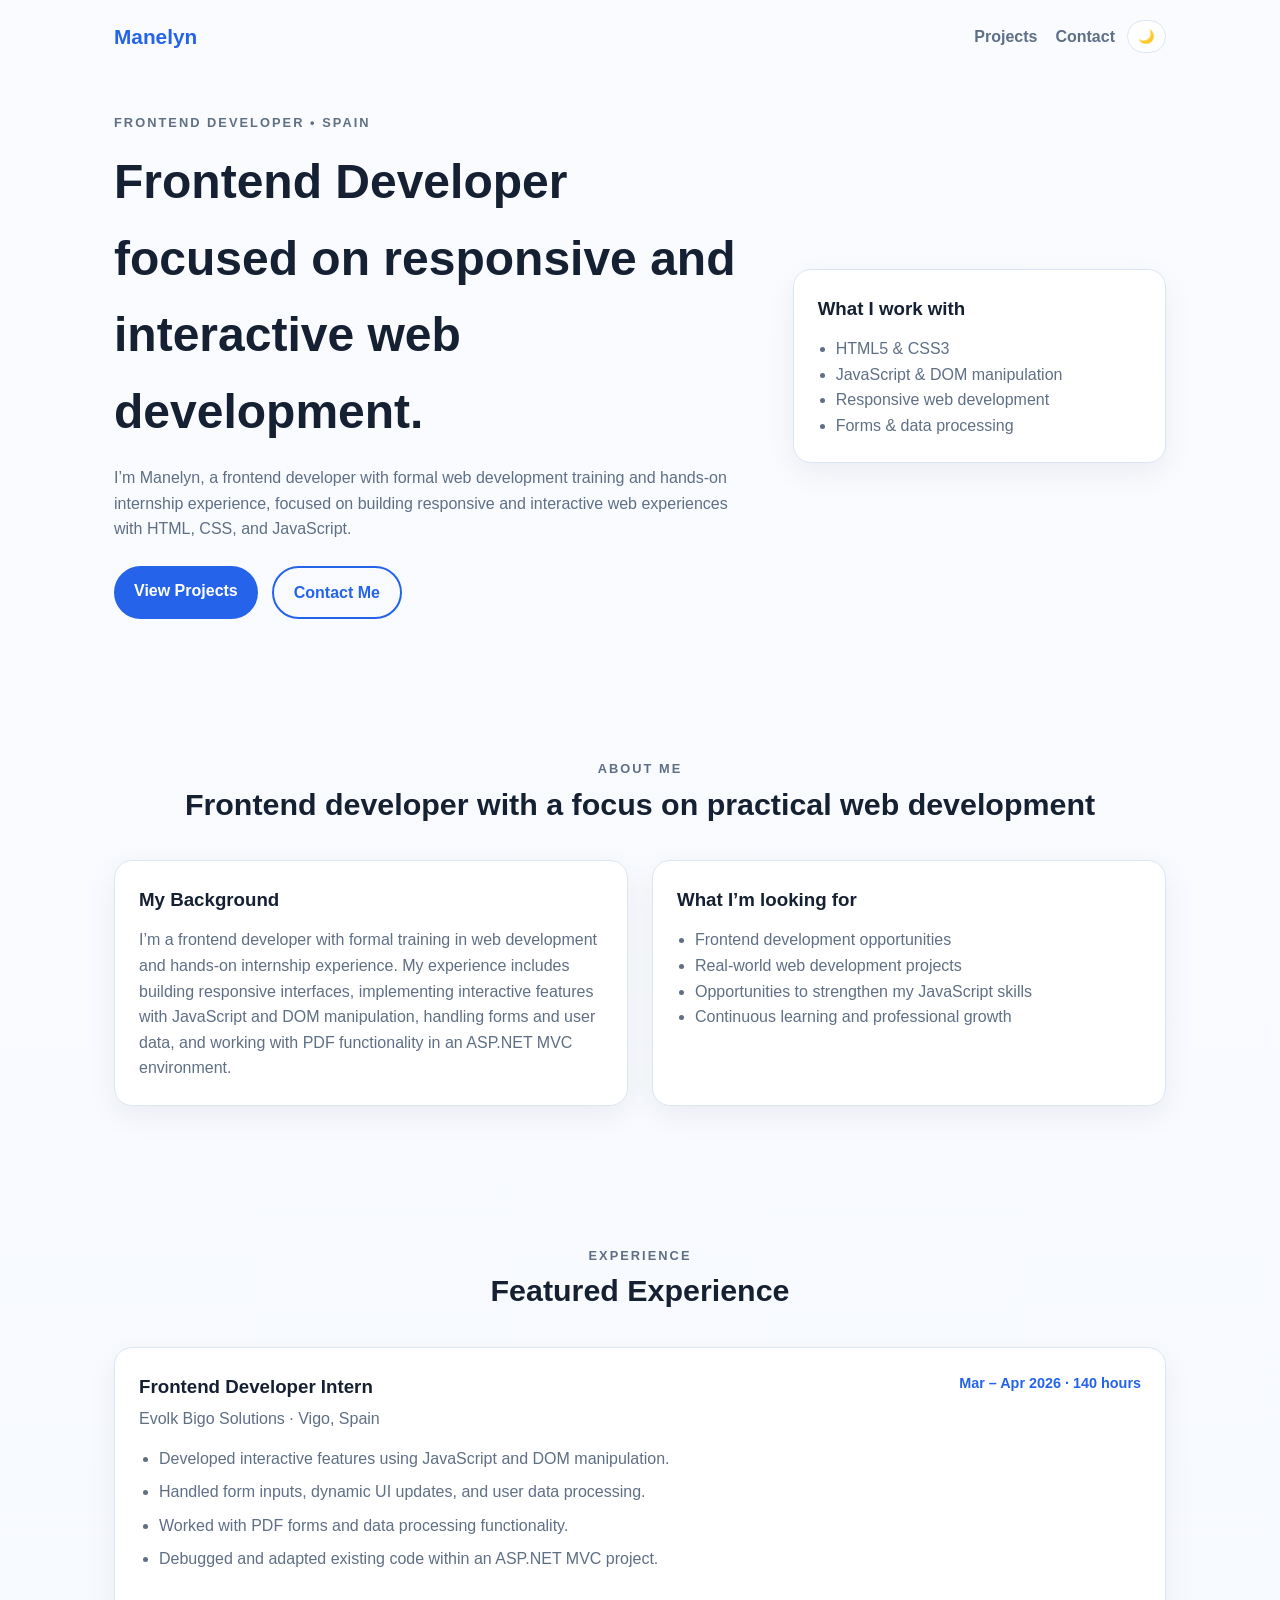
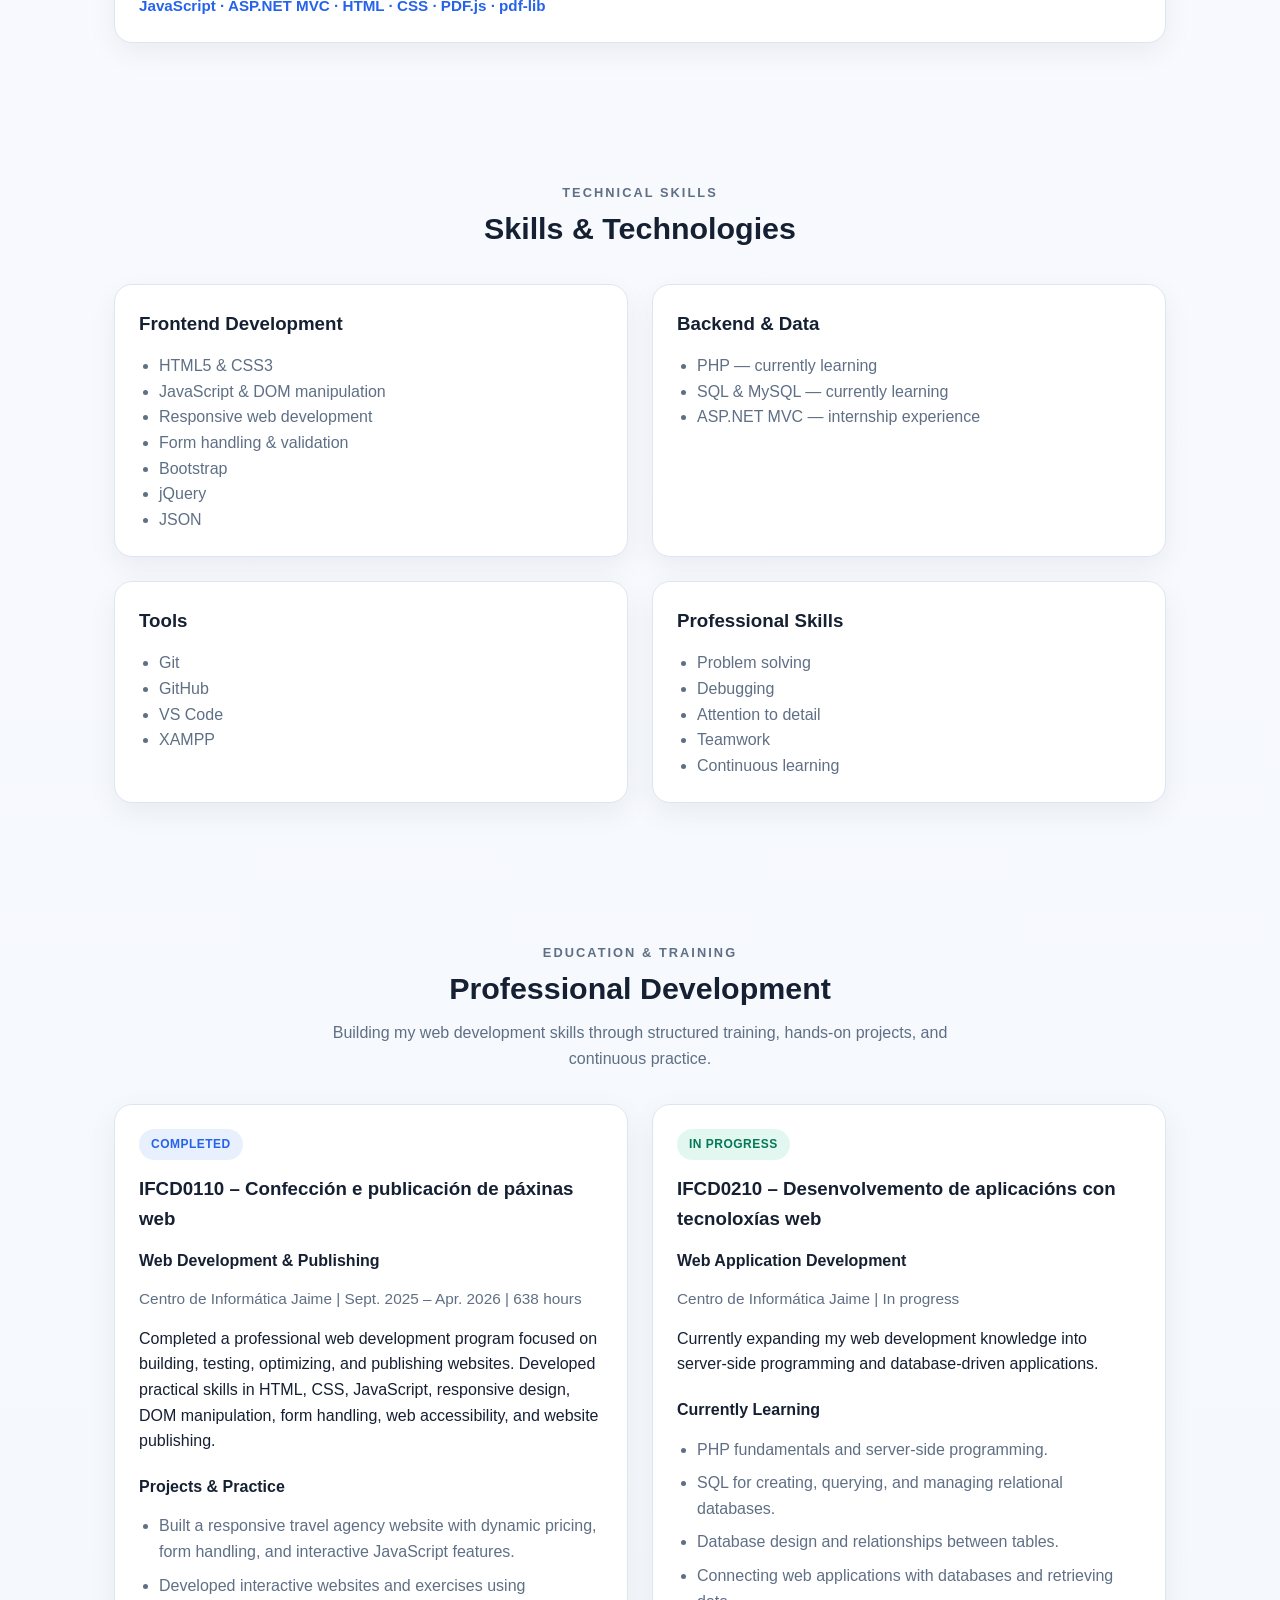
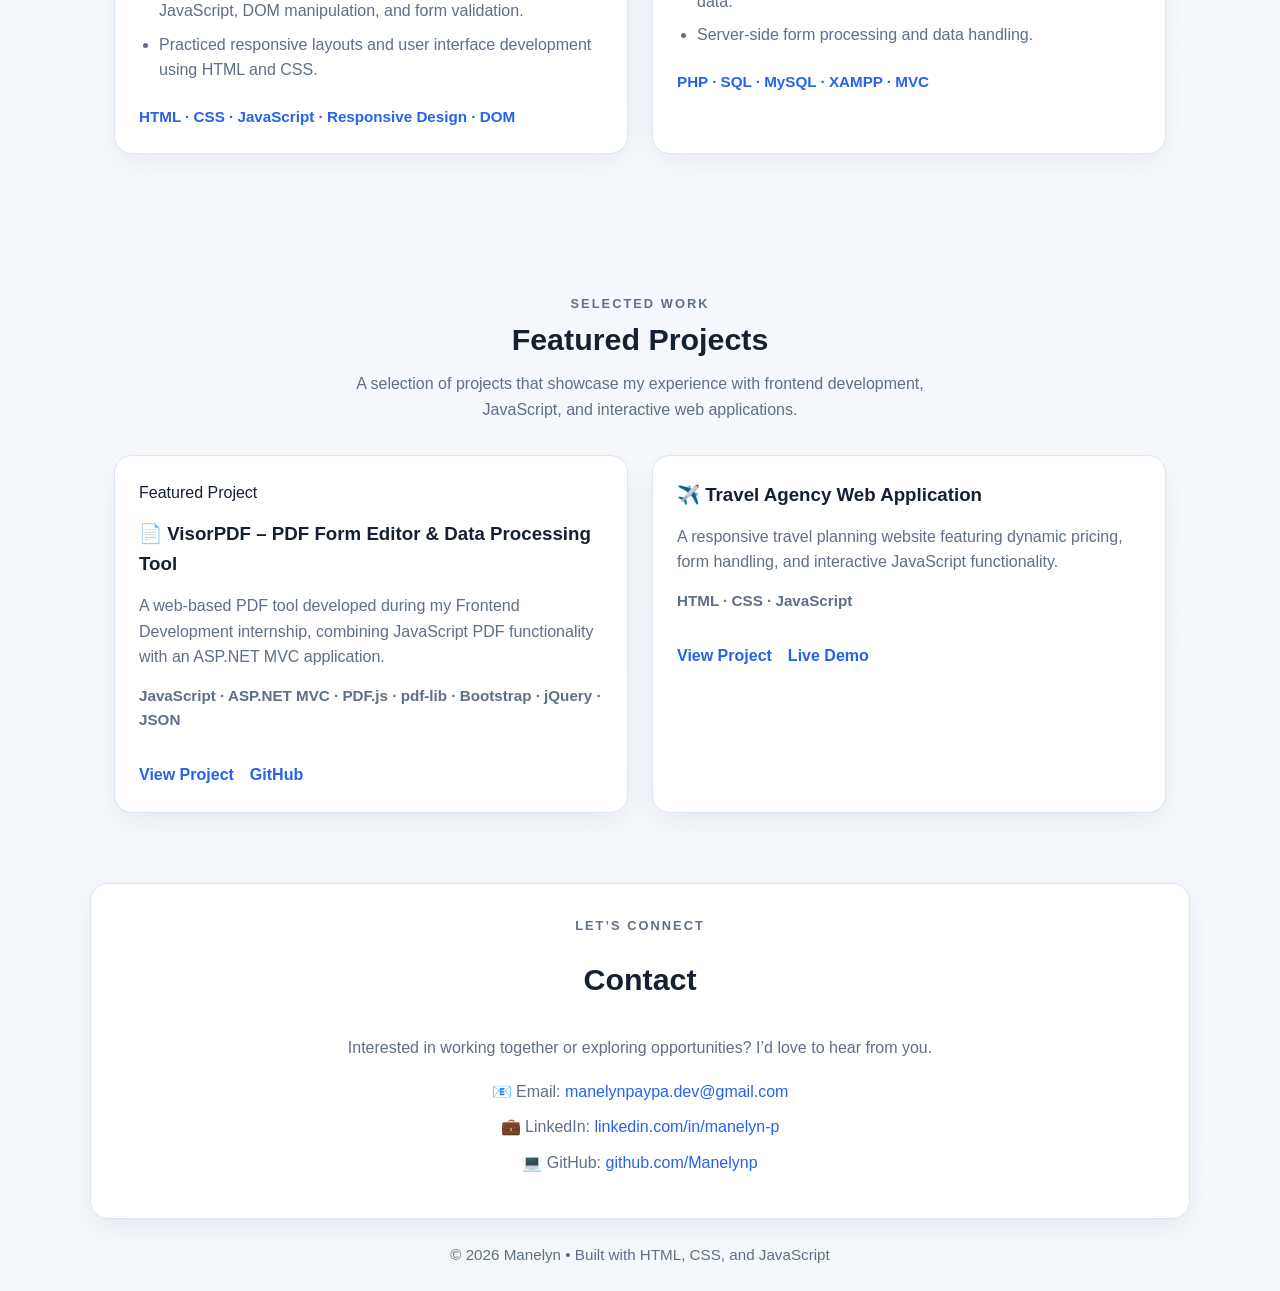
==== commit 18d2d479: "Refactor skills section in index.html for clarity and relevance; update skill descriptions and categ" ====
--- a/index.html
+++ b/index.html
@@ -58,8 +58,6 @@
             <li>JavaScript & DOM manipulation</li>
             <li>Responsive web development</li>
             <li>Forms & data processing</li>
-            <li>ASP.NET MVC</li>
-            <li>Git & GitHub</li>
           </ul>
         </div>
       </section>
@@ -139,29 +137,26 @@
 
         <div class="skills-container">
           <div class="skills-block">
-            <h3>Frontend</h3>
-
-            <ul>
-              <li>HTML5</li>
-              <li>CSS3</li>
-              <li>JavaScript (ES6+)</li>
-              <li>DOM Manipulation</li>
-              <li>Responsive Design</li>
-              <li>Form Validation</li>
-            </ul>
-          </div>
-
-          <div class="skills-block">
-            <h3>Web Development</h3>
-
-            <ul>
-              <li>ASP.NET MVC</li>
-              <li>PHP</li>
-              <li>JSON</li>
-              <li>PDF.js</li>
-              <li>pdf-lib</li>
+            <h3>Frontend Development</h3>
+
+            <ul>
+              <li>HTML5 & CSS3</li>
+              <li>JavaScript & DOM manipulation</li>
+              <li>Responsive web development</li>
+              <li>Form handling & validation</li>
               <li>Bootstrap</li>
               <li>jQuery</li>
+              <li>JSON</li>
+            </ul>
+          </div>
+
+          <div class="skills-block">
+            <h3>Backend & Data</h3>
+
+            <ul>
+              <li>PHP — currently learning</li>
+              <li>SQL & MySQL — currently learning</li>
+              <li>ASP.NET MVC — internship experience</li>
             </ul>
           </div>
 
@@ -172,7 +167,6 @@
               <li>Git</li>
               <li>GitHub</li>
               <li>VS Code</li>
-              <li>Visual Studio</li>
               <li>XAMPP</li>
             </ul>
           </div>
@@ -303,21 +297,14 @@
               MVC application.
             </p>
 
-            <!-- <ul class="project-features">
-              <li>Interactive PDF form display and field handling</li>
-              <li>PDF form data extraction</li>
-              <li>Structured form data converted to JSON</li>
-              <li>Ink annotations</li>
-              <li>Digital signature capture</li>
-              <li>Base64 signature processing</li>
-            </ul> -->
-
-            <p class="tech">JavaScript · ASP.NET MVC · PDF.js · pdf-lib</p>
+            <p class="tech">
+              JavaScript · ASP.NET MVC · PDF.js · pdf-lib · Bootstrap · jQuery · JSON
+            </p>
 
             <div class="project-links">
               <a href="projects.html">View Project</a>
               <a
-                href="https://github.com/Manelynp/VisorPDF.git"
+                href="https://github.com/Manelynp/VisorPDF"
                 target="_blank"
                 rel="noopener noreferrer"
               >
--- a/css/style.css
+++ b/css/style.css
@@ -334,6 +334,76 @@
   color: var(--accent);
 }
 
+.training-grid {
+  display: flex;
+  flex-wrap: wrap;
+  gap: 24px;
+}
+
+.training-grid > * {
+  flex: 1 1 calc(50% - 24px);
+}
+
+.training-card {
+  display: flex;
+  flex-direction: column;
+  gap: 14px;
+  background: var(--surface);
+  border: 1px solid var(--border);
+  border-radius: 18px;
+  box-shadow: 0 10px 30px rgba(15, 23, 42, 0.06);
+  padding: 24px;
+}
+
+.status {
+  display: inline-block;
+  width: fit-content;
+  border-radius: 999px;
+  padding: 6px 12px;
+  font-size: 0.75rem;
+  font-weight: 700;
+  letter-spacing: 0.04em;
+  text-transform: uppercase;
+}
+
+.status.completed {
+  background: rgba(37, 99, 235, 0.1);
+  color: var(--accent);
+}
+
+.status.current {
+  background: rgba(16, 185, 129, 0.12);
+  color: #047857;
+}
+
+.training-card h3 {
+  margin-bottom: 0;
+}
+
+.training-title {
+  font-weight: 700;
+  color: var(--text);
+}
+
+.training-info {
+  color: var(--muted);
+  font-size: 0.96rem;
+}
+
+.training-card h4 {
+  margin-top: 6px;
+  font-size: 1rem;
+}
+
+.training-card ul {
+  padding-left: 20px;
+  color: var(--muted);
+}
+
+.training-card li {
+  margin-bottom: 8px;
+}
+
 .contact {
   text-align: center;
   padding: 32px 24px;
@@ -370,13 +440,15 @@
   .hero,
   .about-grid,
   .skills-container,
-  .projects-container {
+  .projects-container,
+  .training-grid {
     flex-direction: column;
   }
 
   .about-grid > *,
   .skills-container > *,
-  .projects-container > * {
+  .projects-container > *,
+  .training-grid > * {
     flex-basis: 100%;
   }
 
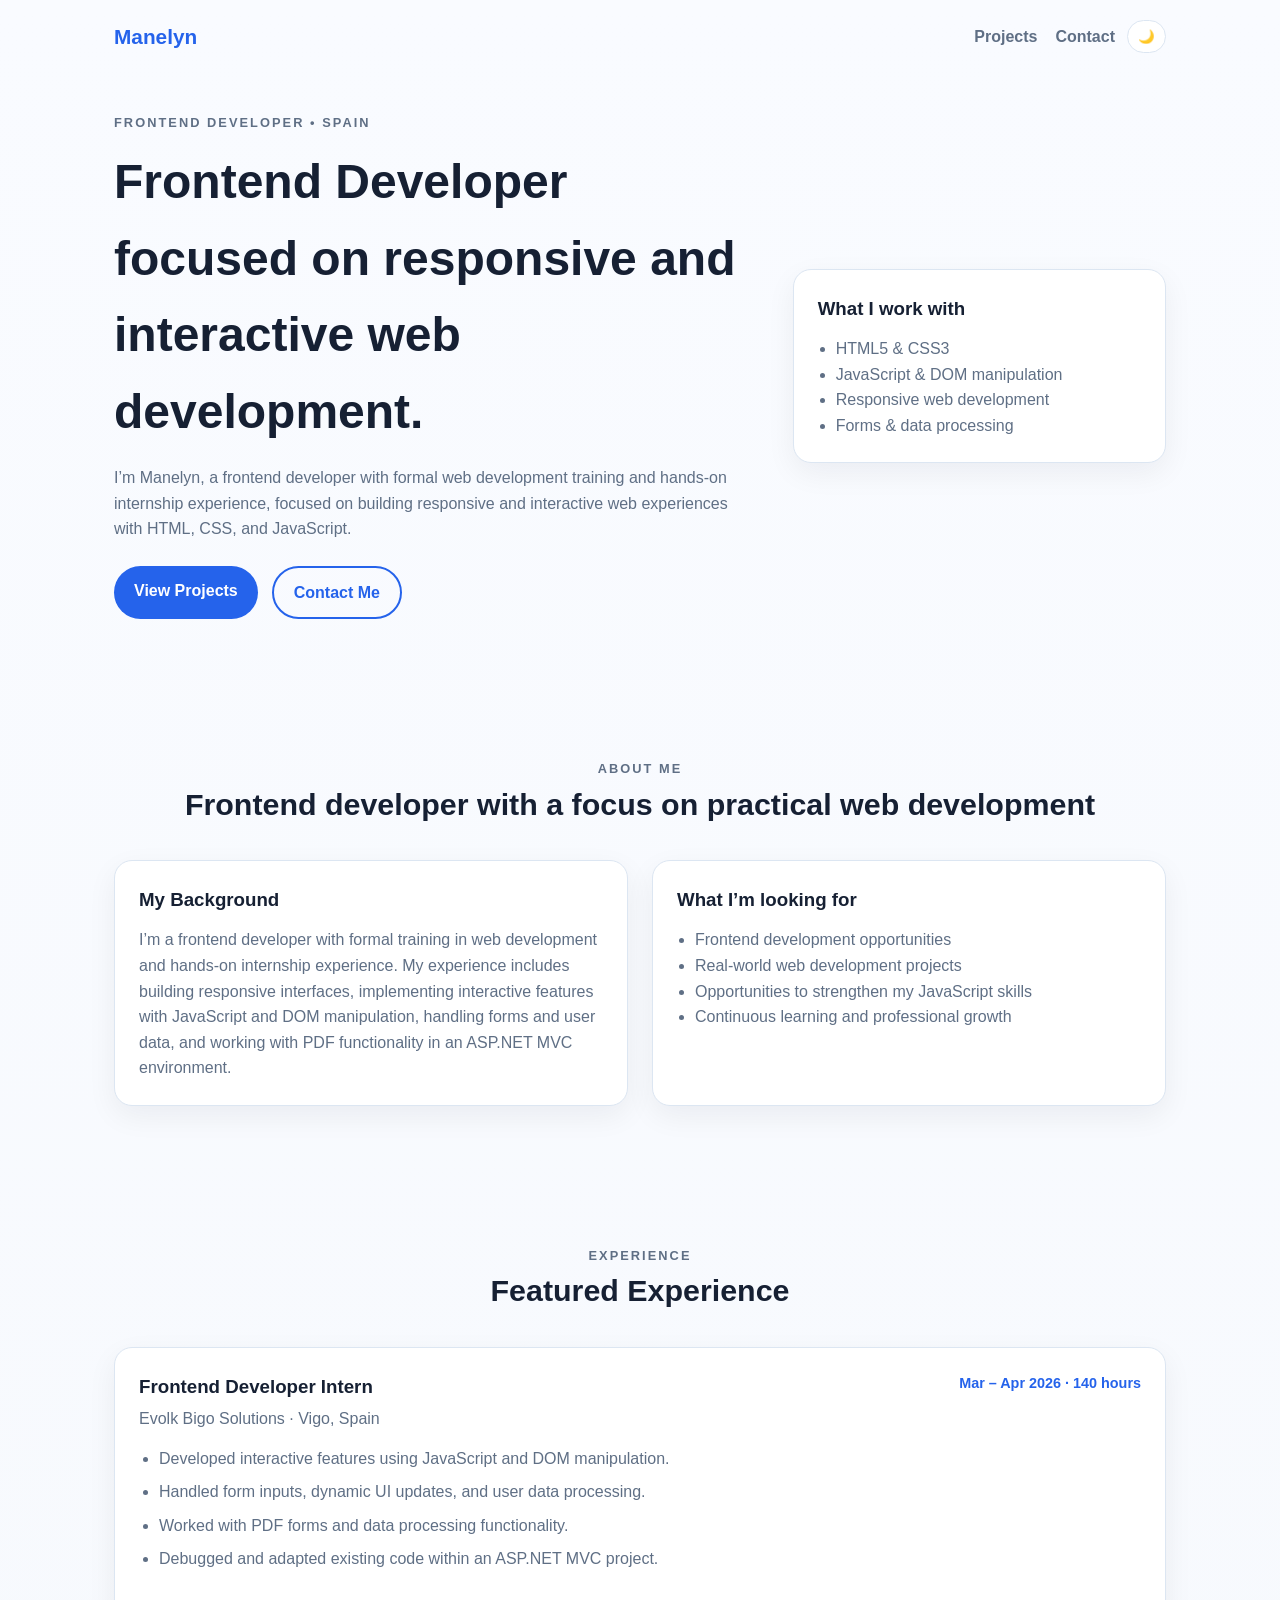
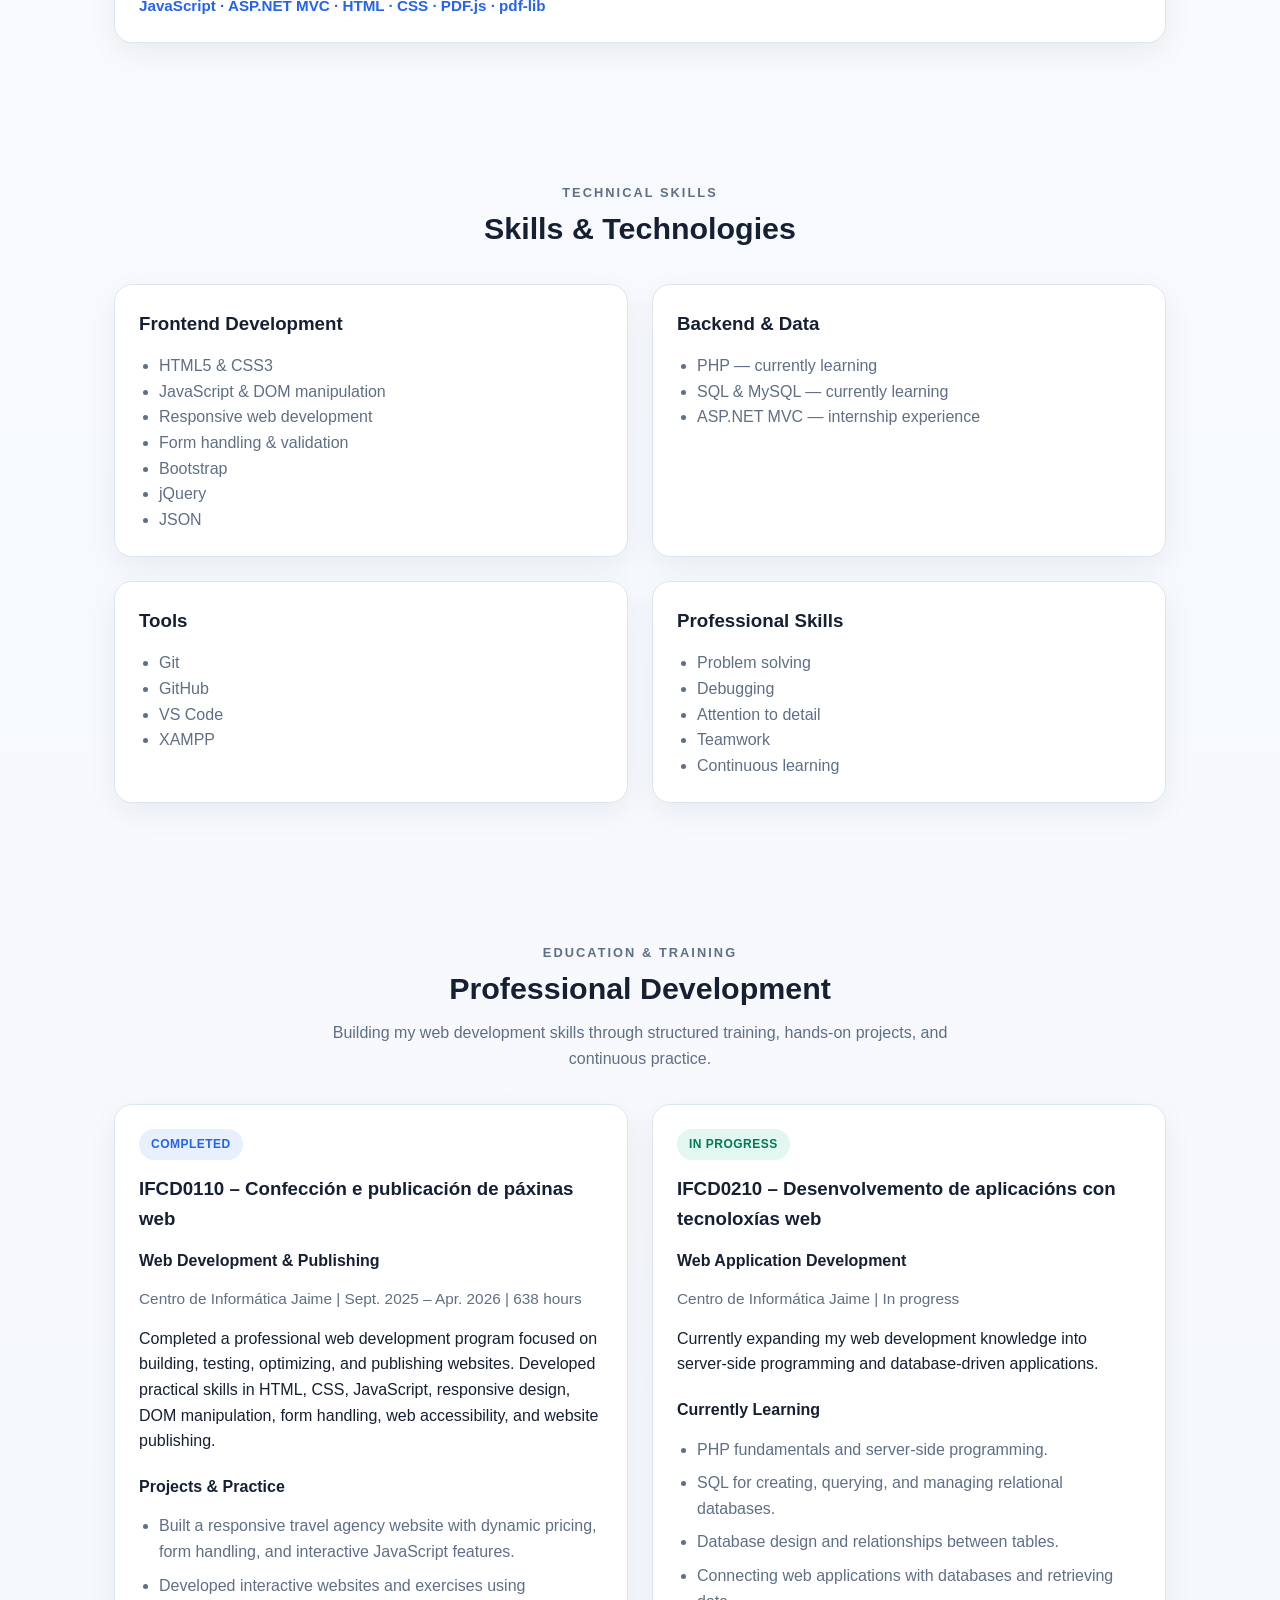
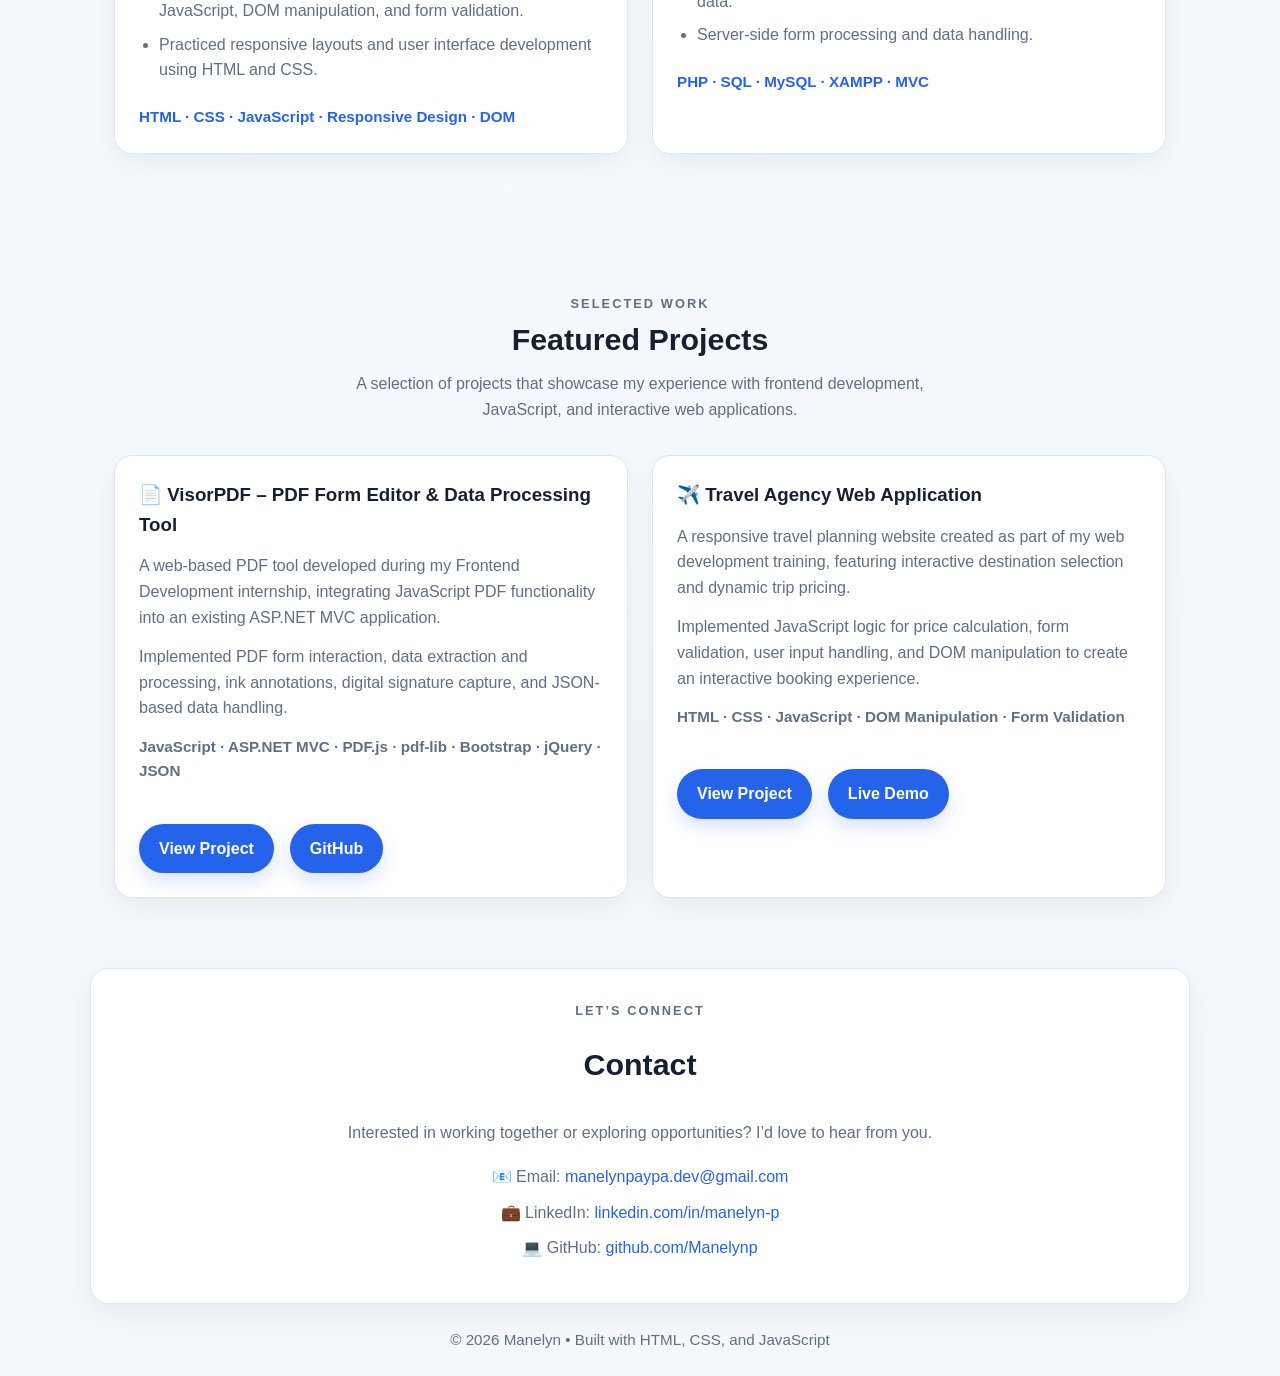
==== commit 4c5d6d3f: "Refactor project descriptions in index.html for clarity; enhance details for featured project and tr" ====
--- a/index.html
+++ b/index.html
@@ -287,18 +287,23 @@
 
         <div class="projects-container">
           <article class="project-card featured-project">
-            <div class="project-label">Featured Project</div>
-
             <h3>📄 VisorPDF – PDF Form Editor & Data Processing Tool</h3>
 
             <p>
               A web-based PDF tool developed during my Frontend Development
-              internship, combining JavaScript PDF functionality with an ASP.NET
-              MVC application.
+              internship, integrating JavaScript PDF functionality into an
+              existing ASP.NET MVC application.
+            </p>
+
+            <p>
+              Implemented PDF form interaction, data extraction and processing,
+              ink annotations, digital signature capture, and JSON-based data
+              handling.
             </p>
 
             <p class="tech">
-              JavaScript · ASP.NET MVC · PDF.js · pdf-lib · Bootstrap · jQuery · JSON
+              JavaScript · ASP.NET MVC · PDF.js · pdf-lib · Bootstrap · jQuery ·
+              JSON
             </p>
 
             <div class="project-links">
@@ -315,11 +320,23 @@
 
           <article class="project-card">
             <h3>✈️ Travel Agency Web Application</h3>
-            <p>
-              A responsive travel planning website featuring dynamic pricing,
-              form handling, and interactive JavaScript functionality.
-            </p>
-            <p class="tech">HTML · CSS · JavaScript</p>
+
+            <p>
+              A responsive travel planning website created as part of my web
+              development training, featuring interactive destination selection
+              and dynamic trip pricing.
+            </p>
+
+            <p>
+              Implemented JavaScript logic for price calculation, form
+              validation, user input handling, and DOM manipulation to create an
+              interactive booking experience.
+            </p>
+
+            <p class="tech">
+              HTML · CSS · JavaScript · DOM Manipulation · Form Validation
+            </p>
+
             <div class="project-links">
               <a href="projects.html">View Project</a>
               <a
--- a/css/style.css
+++ b/css/style.css
@@ -312,6 +312,99 @@
   color: var(--muted);
 }
 
+.project-page-intro {
+  padding-bottom: 20px;
+}
+
+.project-detail {
+  padding-top: 0;
+}
+
+.project-showcase {
+  background: var(--surface);
+  border: 1px solid var(--border);
+  border-radius: 22px;
+  box-shadow: 0 10px 30px rgba(15, 23, 42, 0.06);
+  padding: 32px;
+}
+
+.project-label {
+  display: inline-block;
+  background: rgba(37, 99, 235, 0.08);
+  color: var(--accent);
+  border: 1px solid rgba(37, 99, 235, 0.15);
+  border-radius: 999px;
+  padding: 6px 12px;
+  font-size: 0.74rem;
+  font-weight: 700;
+  letter-spacing: 0.06em;
+  text-transform: uppercase;
+  margin-bottom: 16px;
+}
+
+.project-showcase h2 {
+  font-size: clamp(1.7rem, 3vw, 2.5rem);
+  margin-bottom: 12px;
+}
+
+.project-intro {
+  color: var(--muted);
+  font-size: 1.04rem;
+  margin-bottom: 22px;
+}
+
+.project-detail-grid {
+  display: grid;
+  grid-template-columns: repeat(2, minmax(0, 1fr));
+  gap: 24px;
+  margin: 28px 0;
+}
+
+.project-detail-grid h3,
+.project-detail-section h3 {
+  margin-bottom: 12px;
+  font-size: 1.1rem;
+}
+
+.project-detail-grid p,
+.project-detail-grid li,
+.project-detail-section p,
+.project-detail-grid ul {
+  color: var(--muted);
+}
+
+.project-detail-grid ul,
+.project-detail-section ul {
+  padding-left: 20px;
+}
+
+.project-detail-grid li,
+.project-detail-section li {
+  margin-bottom: 8px;
+}
+
+.project-detail-section {
+  margin-top: 26px;
+}
+
+.technology-list {
+  display: flex;
+  flex-wrap: wrap;
+  gap: 10px;
+}
+
+.technology-list span {
+  display: inline-flex;
+  align-items: center;
+  padding: 7px 12px;
+  border-radius: 999px;
+  background: rgba(37, 99, 235, 0.06);
+  border: 1px solid var(--border);
+  color: var(--accent);
+  font-size: 0.9rem;
+  font-weight: 700;
+}
+
 .project-features li{
   margin-left: 24px;
 }
@@ -324,14 +417,28 @@
 
 .project-links {
   display: flex;
+  flex-wrap: wrap;
   gap: 16px;
-  margin-top: 16px;
+  margin-top: 26px;
 }
 
 .project-links a {
+  display: inline-flex;
+  align-items: center;
+  justify-content: center;
   text-decoration: none;
-  font-weight: 700;
-  color: var(--accent);
+  padding: 12px 20px;
+  background: var(--accent);
+  color: #ffffff;
+  border-radius: 999px;
+  font-weight: 700;
+  transition: background 0.2s ease, transform 0.2s ease;
+  box-shadow: 0 8px 18px rgba(37, 99, 235, 0.18);
+}
+
+.project-links a:hover {
+  background: var(--accent-dark);
+  transform: translateY(-1px);
 }
 
 .training-grid {
@@ -435,21 +542,130 @@
   font-size: 0.95rem;
 }
 
+/* Projects */
+.project-screenshots {
+  display: flex;
+  flex-wrap: wrap;
+  justify-content: space-around;
+  align-items: stretch;
+  gap: 24px;
+  margin-top: 24px;
+}
+
+.project-screenshots figure {
+  margin: 0;
+  flex: 1 1 260px;
+  max-width: 48%;
+  display: flex;
+  flex-direction: column;
+  background: var(--surface);
+  border: 1px solid var(--border);
+  border-radius: 16px;
+  box-shadow: 0 10px 24px rgba(15, 23, 42, 0.06);
+  overflow: hidden;
+  transition: transform 0.2s ease, box-shadow 0.2s ease, max-width 0.25s ease, width 0.25s ease;
+  cursor: pointer;
+}
+
+.project-screenshots figure:hover {
+  transform: translateY(-3px);
+  box-shadow: 0 16px 30px rgba(15, 23, 42, 0.1);
+}
+
+.project-screenshots figure.expanded {
+  position: fixed;
+  inset: 26px;
+  max-width: none;
+  width: calc(100% - 52px);
+  z-index: 1000;
+  background: rgba(15, 23, 42, 0.75);
+  border: 1px solid rgba(255, 255, 255, 0.2);
+  box-shadow: 0 24px 50px rgba(15, 23, 42, 0.4);
+}
+
+.project-screenshots img {
+  width: 100%;
+  height: 260px;
+  object-fit: cover;
+  display: block;
+  border-bottom: 1px solid var(--border);
+  transition: transform 0.25s ease, height 0.25s ease, object-fit 0.25s ease;
+}
+
+.project-screenshots figure:hover img {
+  transform: scale(1.03);
+}
+
+.project-screenshots figure.expanded img {
+  height: calc(100vh - 120px);
+  object-fit: contain;
+  border-bottom: none;
+  background: rgba(15, 23, 42, 0.85);
+}
+
+.project-screenshots figcaption {
+  margin: 0;
+  padding: 12px 14px 16px;
+  color: var(--muted);
+  font-size: 0.9rem;
+  text-align: center;
+}
+
+.project-screenshots figure.expanded figcaption {
+  display: none;
+}
+
+@media (max-width: 760px) {
+  .project-screenshots {
+    justify-content: center;
+  }
+
+  .project-screenshots figure {
+    max-width: 100%;
+    width: 100%;
+  }
+
+  .project-screenshots img {
+    height: 220px;
+  }
+
+  .project-screenshots figure.expanded {
+    inset: 16px;
+    width: calc(100% - 32px);
+  }
+
+  .project-screenshots figure.expanded img {
+    height: calc(100vh - 80px);
+  }
+}
+
 @media (max-width: 760px) {
 
   .hero,
   .about-grid,
   .skills-container,
   .projects-container,
-  .training-grid {
+  .training-grid,
+  .project-detail-grid {
     flex-direction: column;
   }
 
   .about-grid > *,
   .skills-container > *,
   .projects-container > *,
-  .training-grid > * {
+  .training-grid > *,
+  .project-detail-grid > * {
     flex-basis: 100%;
+  }
+
+  .project-detail-grid {
+    display: flex;
+    flex-direction: column;
+    gap: 20px;
+  }
+
+  .project-showcase {
+    padding: 24px 20px;
   }
 
   .site-header {
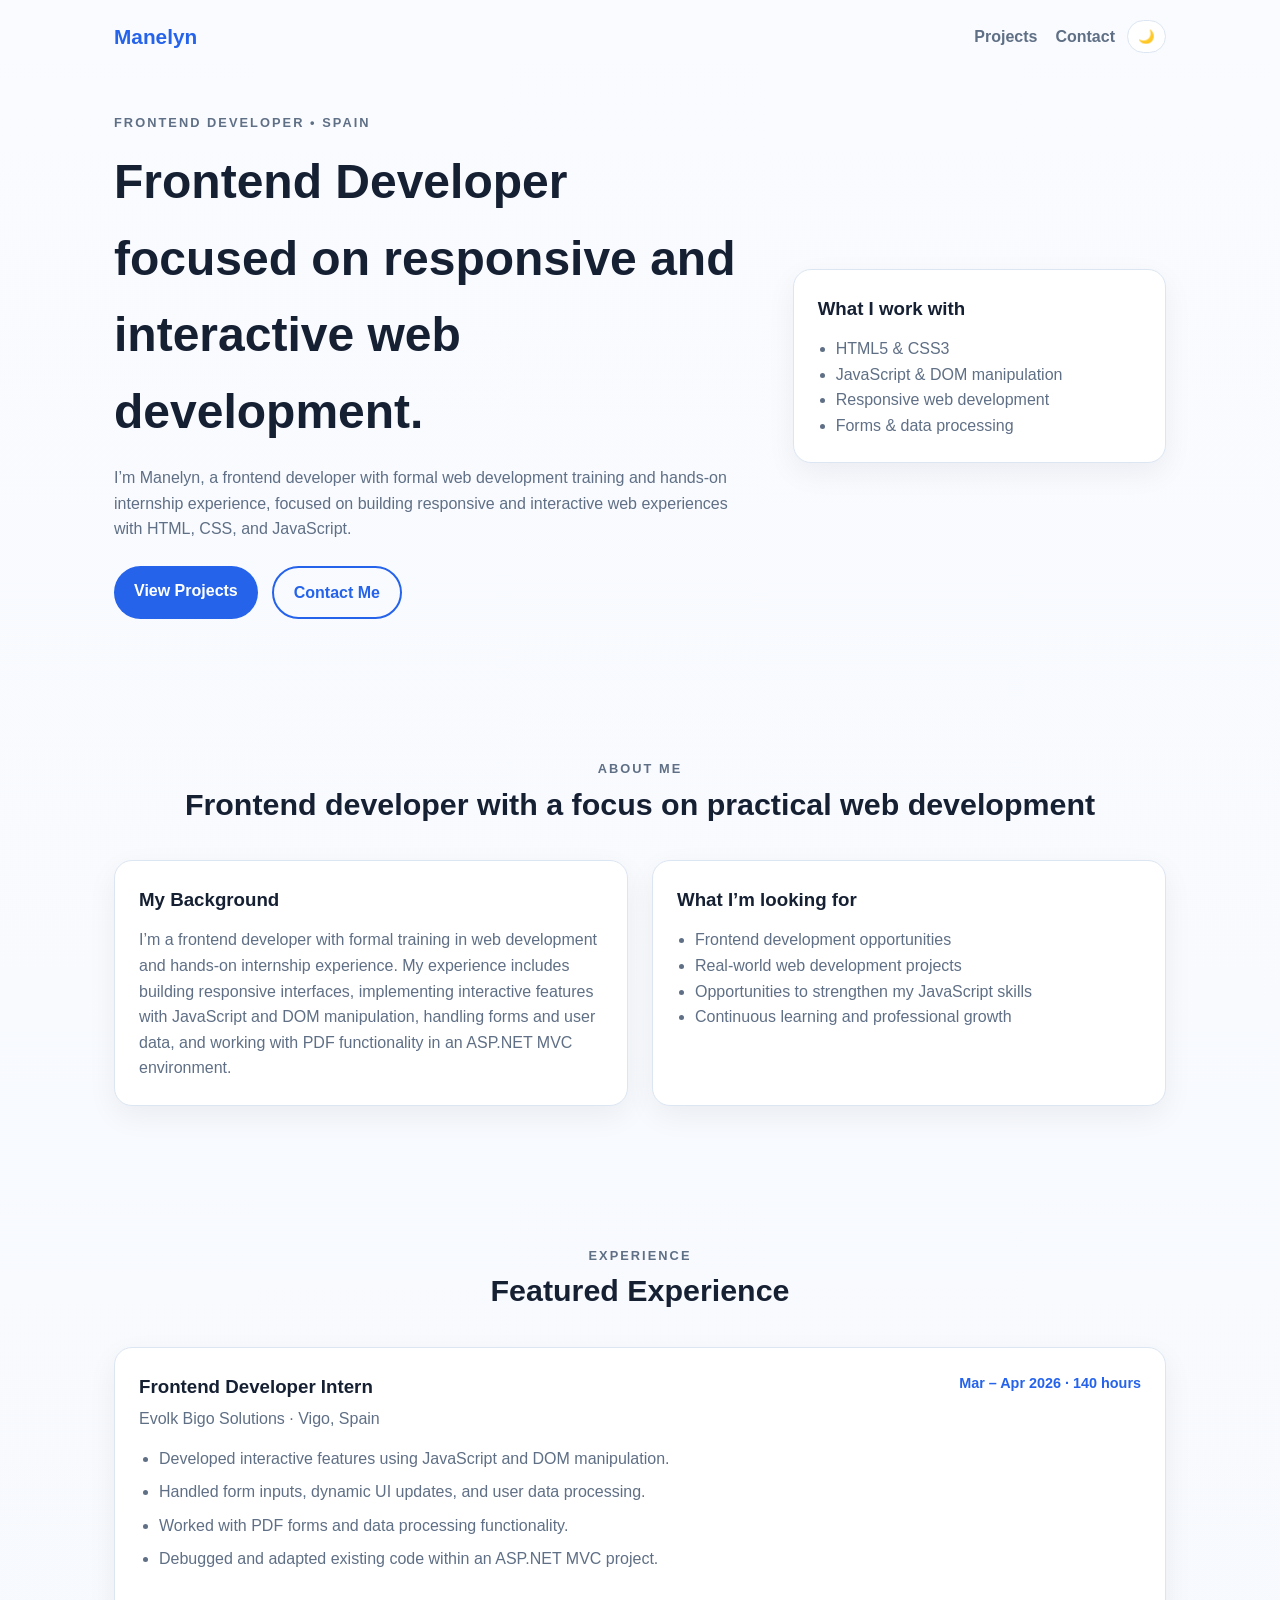
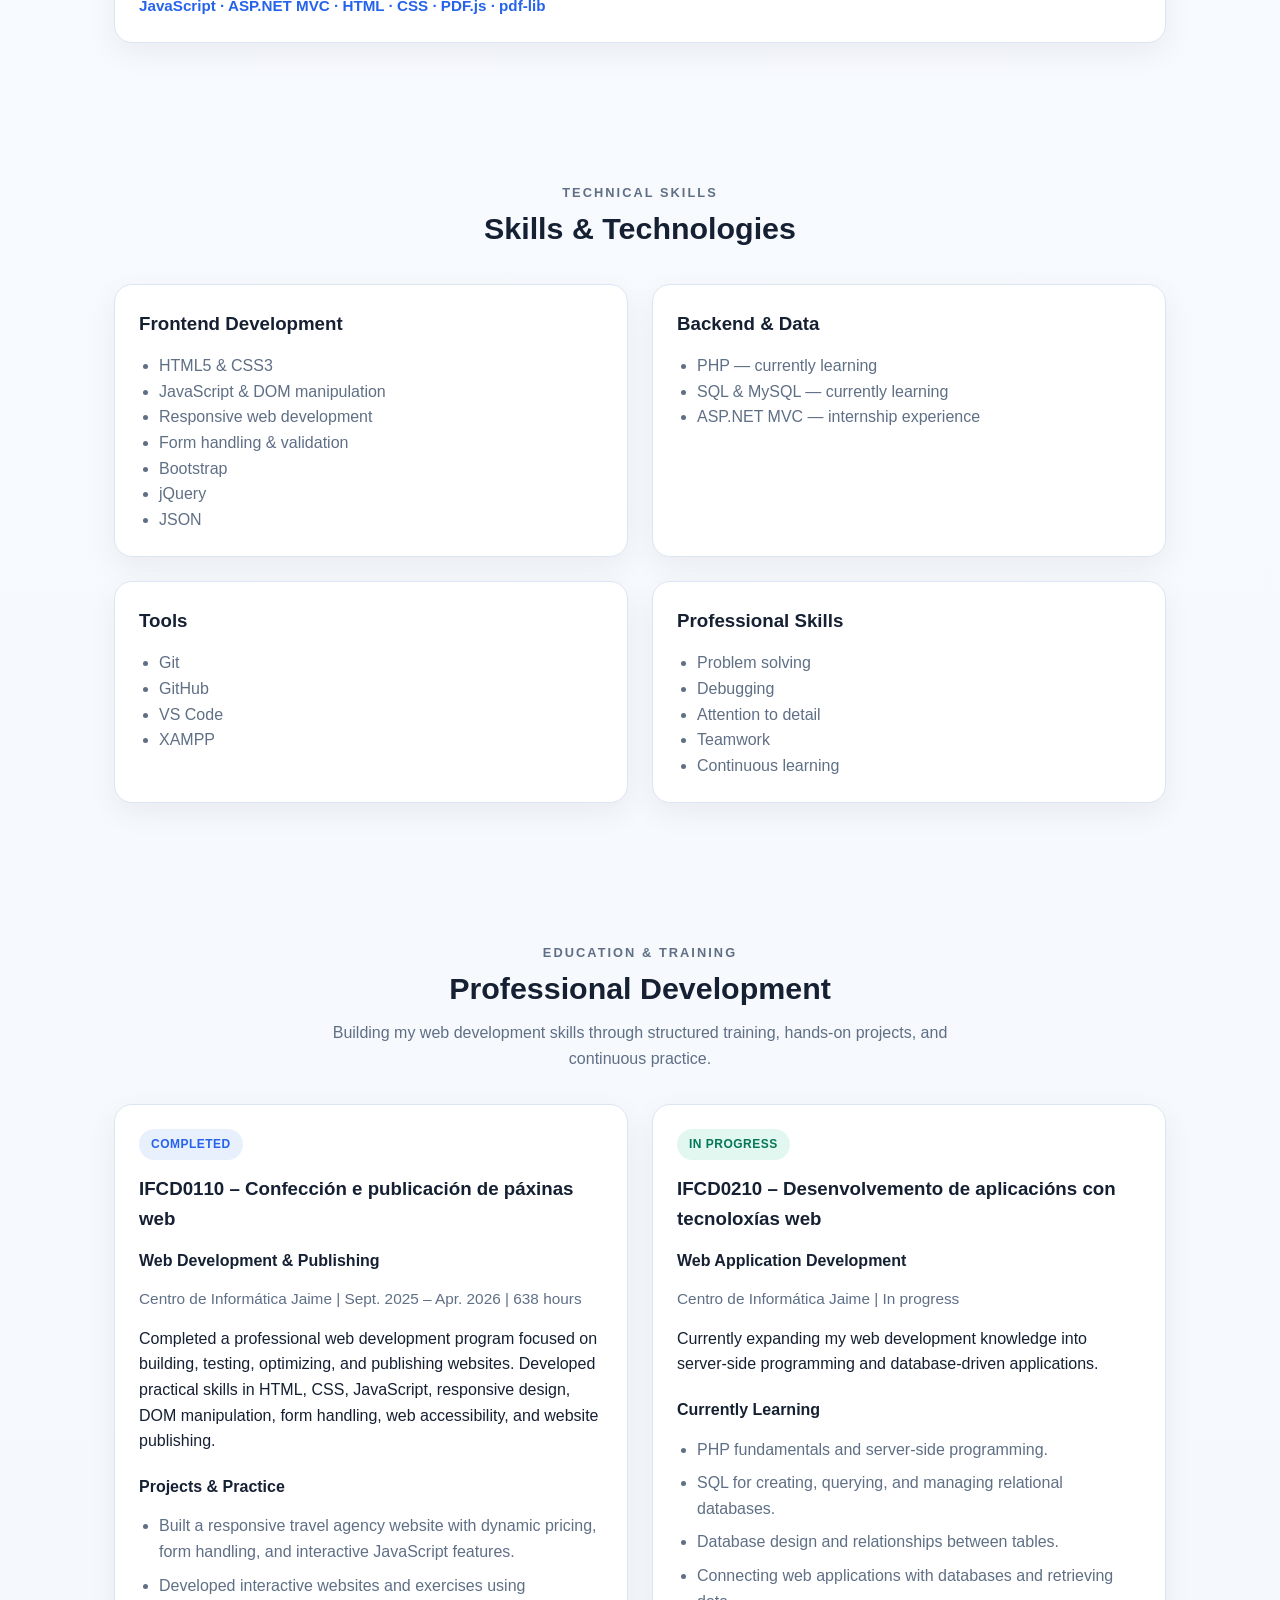
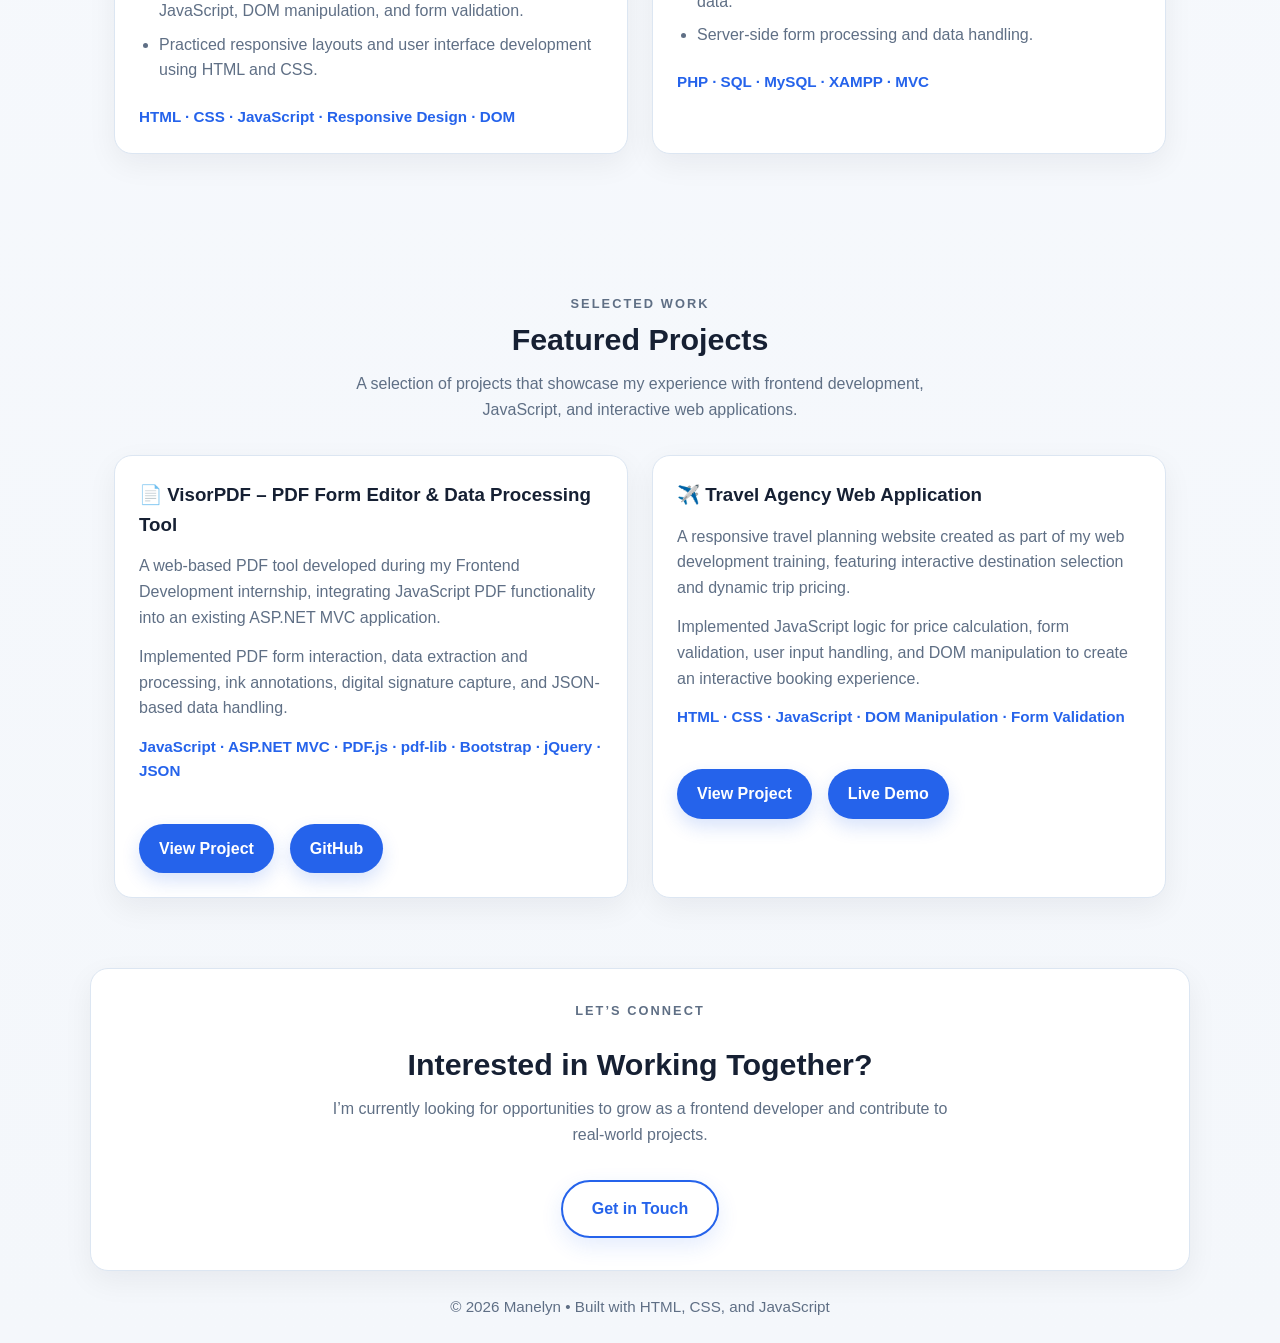
==== commit c42f8e1d: "Refactor contact section in contact.html and index.html; enhance layout, add contact form, and impro" ====
--- a/index.html
+++ b/index.html
@@ -17,8 +17,8 @@
       <a class="logo" href="index.html">Manelyn</a>
       <div class="header-actions">
         <nav class="nav-links">
-          <a href="#projects">Projects</a>
-          <a href="#contact">Contact</a>
+          <a href="projects.html">Projects</a>
+          <a href="contact.html">Contact</a>
         </nav>
         <button
           class="theme-toggle"
@@ -354,40 +354,17 @@
       <section id="contact" class="section contact">
         <div class="section-heading">
           <p class="eyebrow">Let’s Connect</p>
-          <h2>Contact</h2>
-        </div>
-
-        <p>
-          Interested in working together or exploring opportunities? I’d love to
-          hear from you.
-        </p>
-
-        <ul class="contact-list">
-          <li>
-            📧 Email:
-            <a href="mailto:manelynpaypa.dev@gmail.com"
-              >manelynpaypa.dev@gmail.com</a
-            >
-          </li>
-          <li>
-            💼 LinkedIn:
-            <a
-              href="https://www.linkedin.com/in/manelyn-p"
-              target="_blank"
-              rel="noopener noreferrer"
-              >linkedin.com/in/manelyn-p</a
-            >
-          </li>
-          <li>
-            💻 GitHub:
-            <a
-              href="https://github.com/Manelynp"
-              target="_blank"
-              rel="noopener noreferrer"
-              >github.com/Manelynp</a
-            >
-          </li>
-        </ul>
+          <h2>Interested in Working Together?</h2>
+
+          <p>
+            I’m currently looking for opportunities to grow as a frontend
+            developer and contribute to real-world projects.
+          </p>
+        </div>
+
+        <div class="contact-cta">
+          <a href="contact.html" class="home-contact-button">Get in Touch</a>
+        </div>
       </section>
     </main>
 
--- a/css/style.css
+++ b/css/style.css
@@ -340,6 +340,7 @@
   letter-spacing: 0.06em;
   text-transform: uppercase;
   margin-bottom: 16px;
+  width: fit-content;
 }
 
 .project-showcase h2 {
@@ -409,6 +410,8 @@
   margin-left: 24px;
 }
 
+.project-card .tech,
+.training-card .tech,
 .tech {
   font-size: 0.95rem;
   font-weight: 700;
@@ -523,23 +526,55 @@
 
 .contact-list {
   list-style: none;
+  padding: 0;
+  margin: 0;
+  display: flex;
+  gap: 16px;
 }
 
 .contact-list li {
-  margin-bottom: 10px;
-  color: var(--muted);
+  display: flex;
+  align-items: flex-start;
+  gap: 14px;
+  padding: 14px 16px;
+  background: rgba(15, 23, 42, 0.02);
+  border: 1px solid var(--border);
+  border-radius: 14px;
+  color: var(--text);
+  box-shadow: 0 8px 18px rgba(15, 23, 42, 0.02);
+}
+
+.contact-list li > span {
+  display: inline-flex;
+  align-items: flex-start;
+  justify-content: center;
+  width: 40px;
+  height: 40px;
+  border-radius: 12px;
+  background: rgba(37, 99, 235, 0.08);
+  color: var(--accent);
+  font-size: 1.2rem;
+  flex-shrink: 0;
+}
+
+.contact-list li div {
+  display: flex;
+  align-items: flex-start;
+  gap: 4px;
+}
+
+.contact-list strong {
+  color: var(--text);
 }
 
 .contact-list a {
   color: var(--accent);
   text-decoration: none;
-}
-
-.footer {
-  text-align: center;
-  padding: 24px;
-  color: var(--muted);
-  font-size: 0.95rem;
+  font-weight: 600;
+}
+
+.contact-list a:hover {
+  color: var(--accent-dark);
 }
 
 /* Projects */
@@ -615,6 +650,153 @@
   display: none;
 }
 
+
+/* Contact Section */
+
+.contact-container {
+  display: grid;
+  grid-template-columns: 1fr 1.2fr;
+  gap: 4rem;
+  margin-top: 3rem;
+  align-items: start;
+}
+
+.contact-info h3,
+.contact-form-container h3 {
+  margin-bottom: 1rem;
+}
+
+.contact-info > p {
+  margin-bottom: 2rem;
+  max-width: 500px;
+}
+
+.contact-list {
+  list-style: none;
+  padding: 0;
+  margin: 0;
+  display: flex;
+  flex-direction: column;
+  gap: 1.5rem;
+}
+
+.contact-list li {
+  display: flex;
+  align-items: flex-start;
+  gap: 1rem;
+}
+
+.contact-list li > span {
+  font-size: 1.3rem;
+}
+
+.contact-list li div {
+  display: flex;
+  flex-direction: column;
+  gap: 0.25rem;
+}
+
+.contact-list a {
+  text-decoration: none;
+}
+
+/* Contact Form */
+
+.contact-form-container {
+  padding: 2rem;
+  border: 1px solid #ddd;
+  border-radius: 12px;
+}
+
+.contact-form {
+  display: flex;
+  flex-direction: column;
+  gap: 1.25rem;
+}
+
+.form-group {
+  display: flex;
+  flex-direction: column;
+  gap: 0.5rem;
+}
+
+.form-group label {
+  font-weight: 600;
+}
+
+.form-group input,
+.form-group textarea {
+  width: 100%;
+  padding: 0.85rem 1rem;
+  font: inherit;
+  border: 1px solid #ccc;
+  border-radius: 8px;
+  background: transparent;
+  color: #ccc;
+  box-sizing: border-box;
+}
+
+.form-group textarea {
+  resize: vertical;
+  min-height: 140px;
+}
+
+.form-group input:focus,
+.form-group textarea:focus {
+  outline: none;
+  border-color: var(--accent);
+  box-shadow: 0 0 0 3px rgba(37, 99, 235, 0.14);
+  background: transparent;
+}
+
+.contact-button,
+.home-contact-button {
+  display: inline-flex;
+  align-items: center;
+  justify-content: center;
+  text-decoration: none;
+  padding: 0.9rem 1.8rem;
+  border-radius: 999px;
+  border: 2px solid var(--accent);
+  background: transparent;
+  color: var(--accent);
+  font: inherit;
+  font-weight: 700;
+  cursor: pointer;
+  transition: background 0.2s ease, color 0.2s ease, transform 0.2s ease, box-shadow 0.2s ease;
+  box-shadow: 0 8px 22px rgba(37, 99, 235, 0.12);
+  width: fit-content;
+}
+
+.contact-button:hover,
+.home-contact-button:hover {
+  background: var(--accent);
+  color: #ffffff;
+  transform: translateY(-2px);
+  box-shadow: 0 14px 26px rgba(37, 99, 235, 0.2);
+}
+
+.footer {
+  text-align: center;
+  padding: 24px;
+  color: var(--muted);
+  font-size: 0.95rem;
+}
+
+/* Mobile */
+
+@media (max-width: 768px) {
+  .contact-container {
+    grid-template-columns: 1fr;
+    gap: 2.5rem;
+  }
+
+  .contact-form-container {
+    padding: 1.5rem;
+  }
+}
+
+
 @media (max-width: 760px) {
   .project-screenshots {
     justify-content: center;
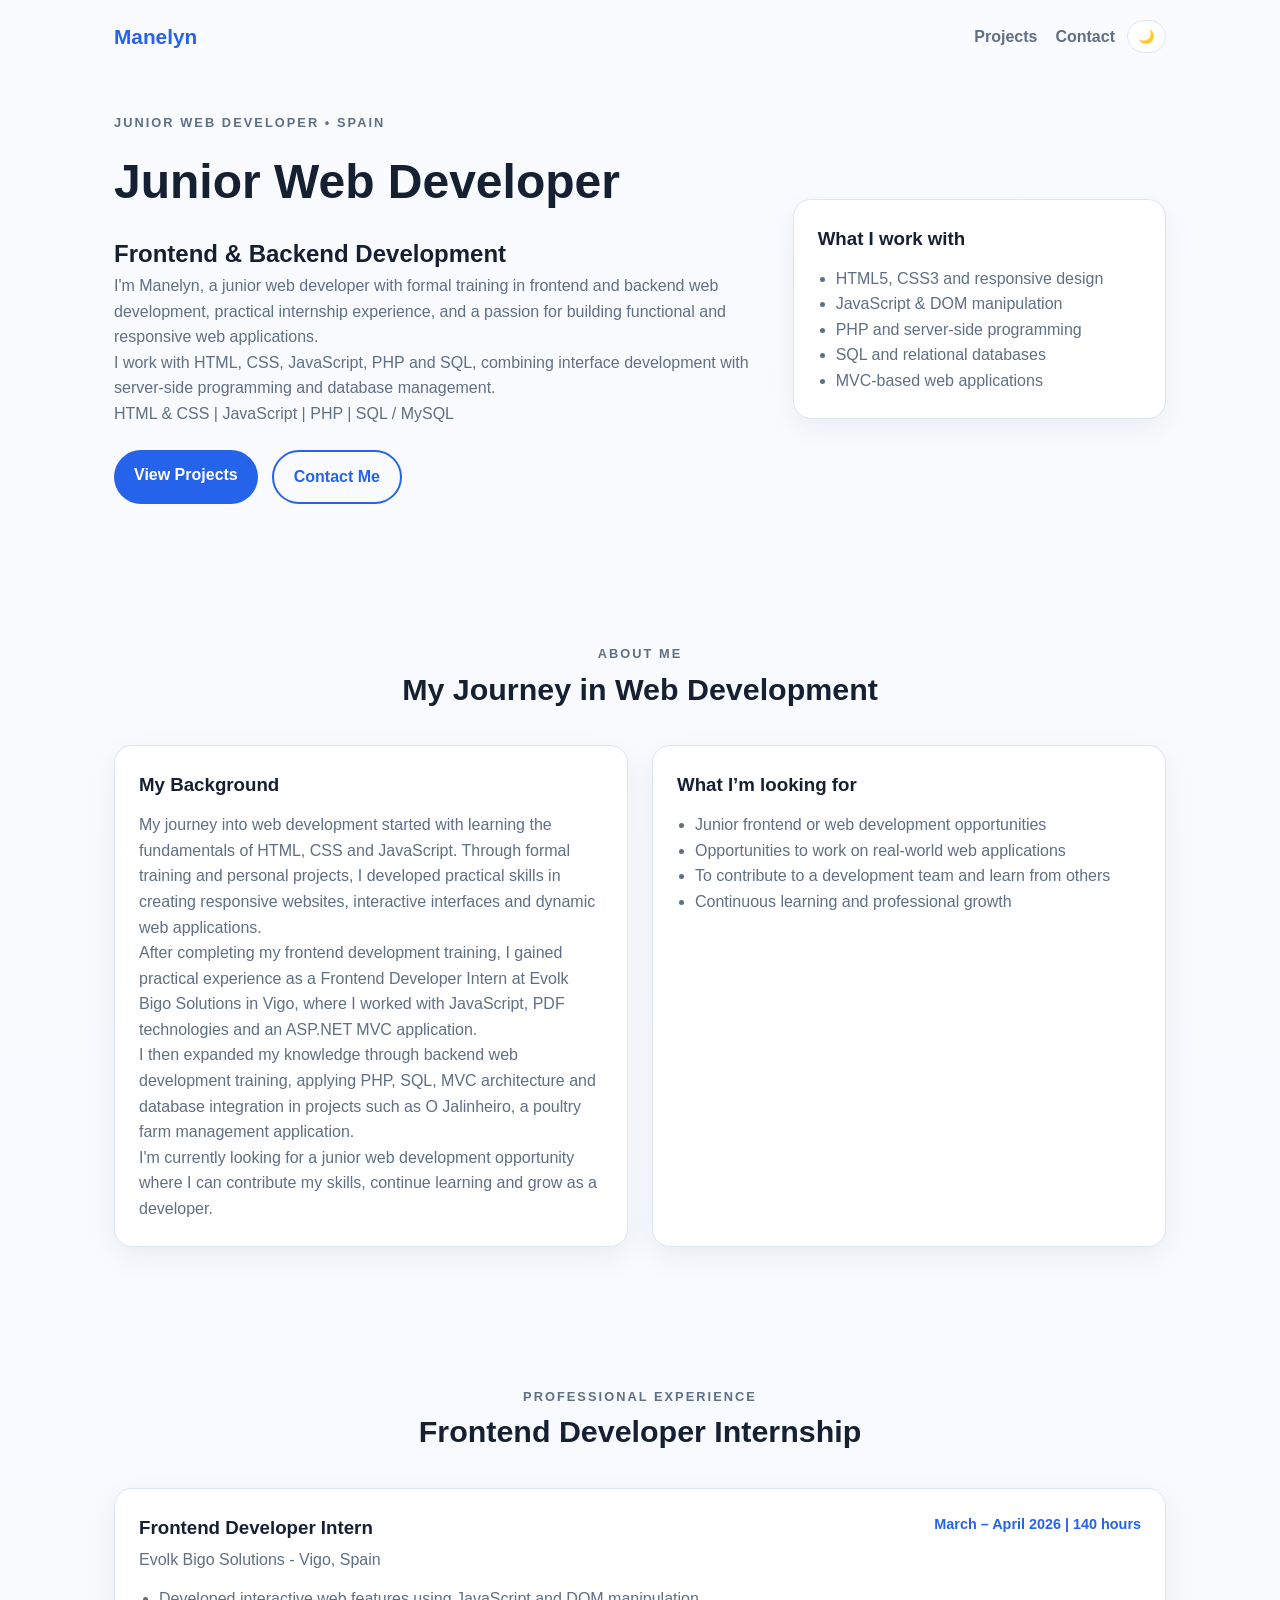
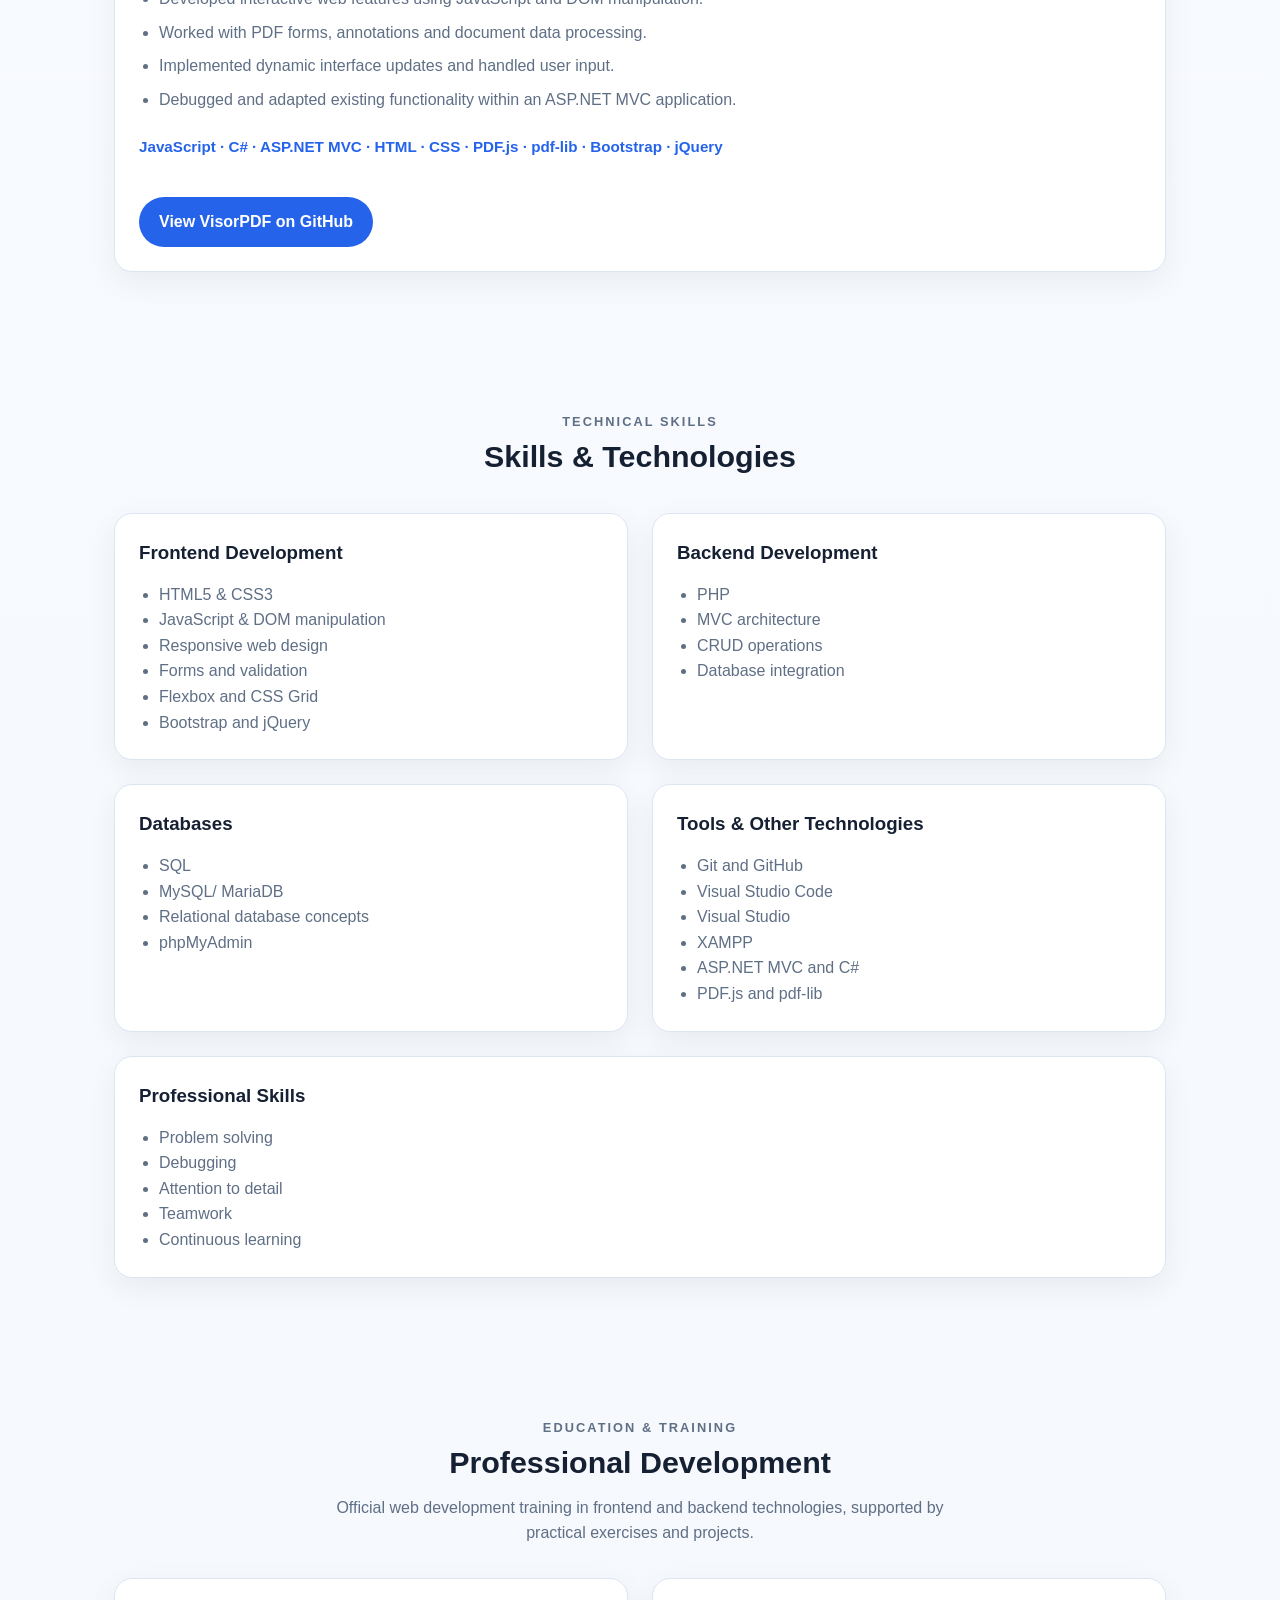
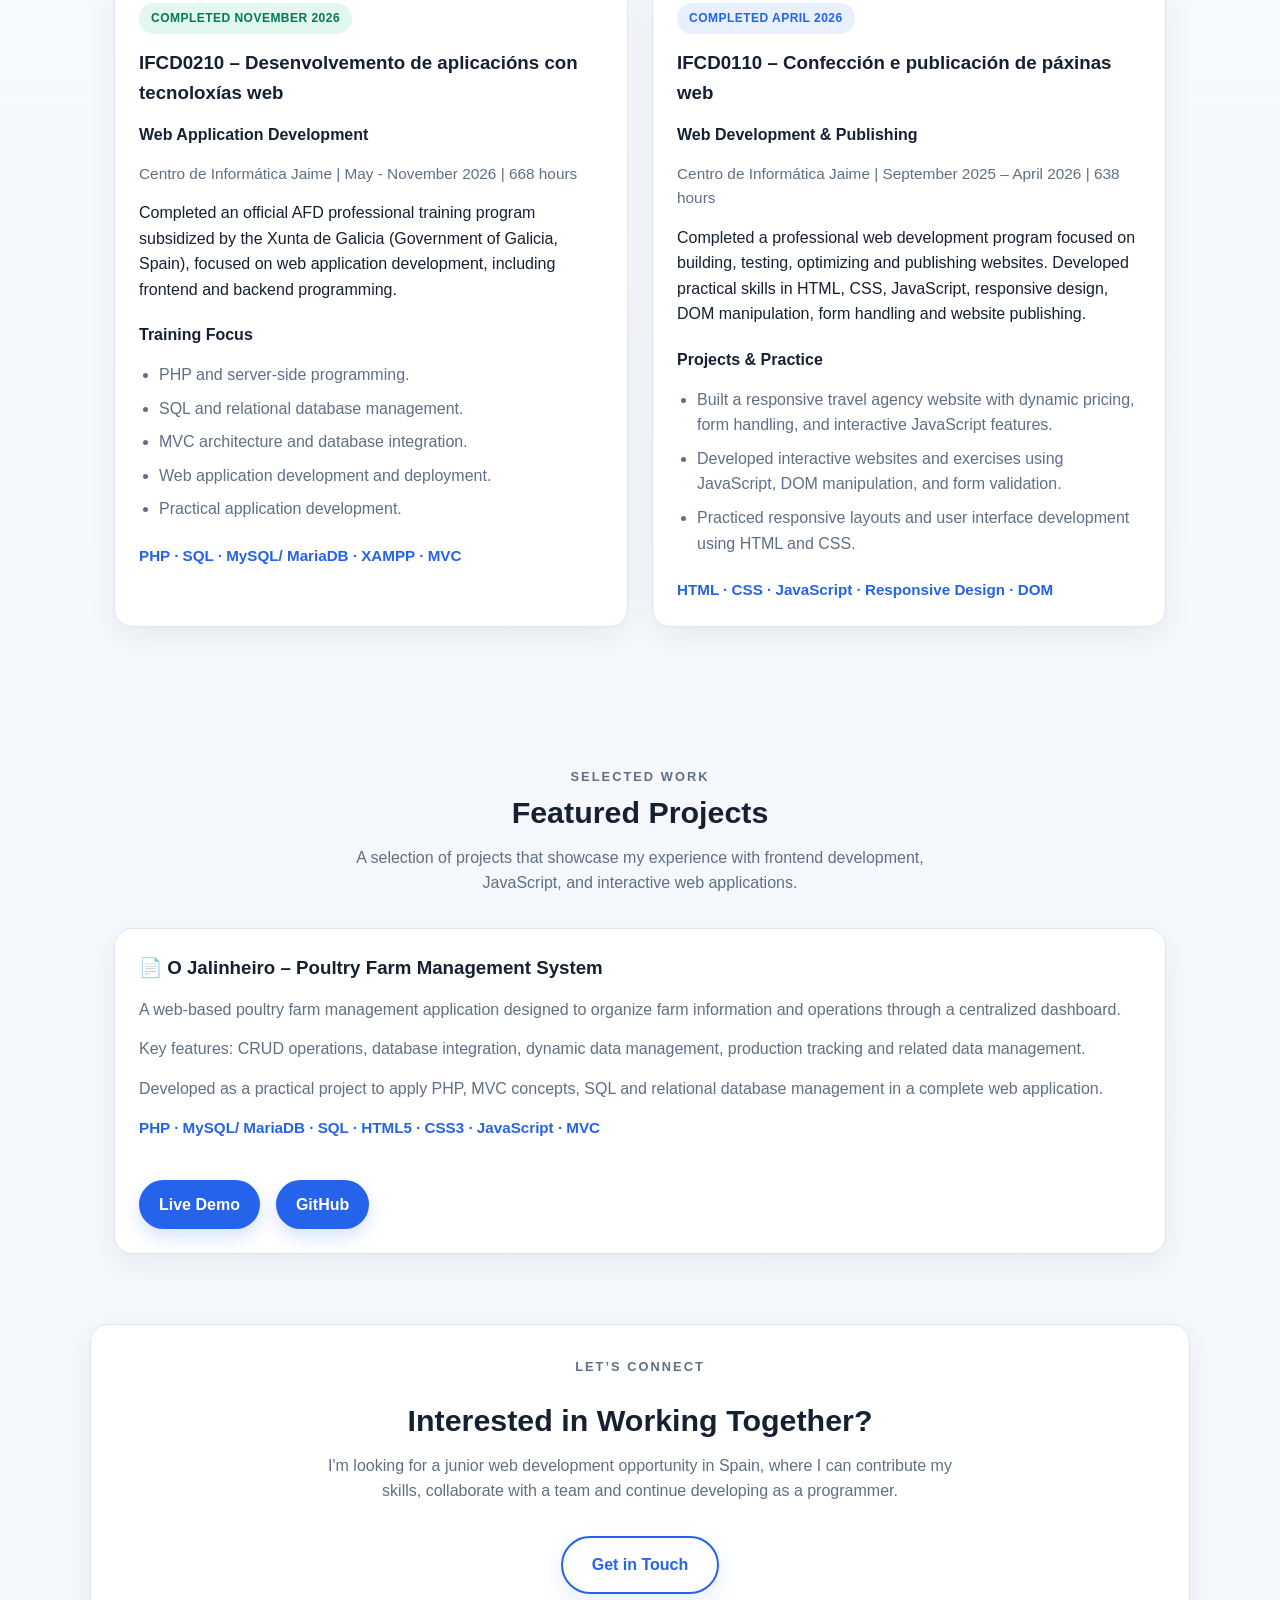
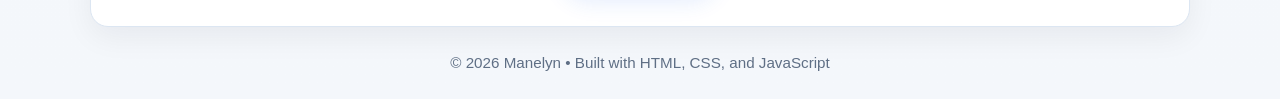
==== commit ba555048: "Revise personal branding in index.html; update job title, enhance project descriptions, and improve " ====
--- a/index.html
+++ b/index.html
@@ -34,16 +34,22 @@
     <main>
       <section class="section hero">
         <div class="hero-content">
-          <p class="eyebrow">Frontend Developer • Spain</p>
+          <p class="eyebrow">Junior Web Developer • Spain</p>
           <h1>
-            Frontend Developer focused on responsive and interactive web
-            development.
+            Junior Web Developer
           </h1>
-          <p>
-            I’m Manelyn, a frontend developer with formal web development
-            training and hands-on internship experience, focused on building
-            responsive and interactive web experiences with HTML, CSS, and
-            JavaScript.
+          <h2>
+            Frontend & Backend Development
+          </h2>
+          <p>
+            I'm Manelyn, a junior web developer with formal training in frontend and backend web development, 
+            practical internship experience, and a passion for building functional and responsive web applications.
+          </p>
+          <p>
+            I work with HTML, CSS, JavaScript, PHP and SQL, combining interface development with server-side programming and database management.
+          </p>
+          <p>
+            HTML & CSS | JavaScript | PHP | SQL / MySQL
           </p>
           <div class="buttons">
             <a href="projects.html" class="btn">View Projects</a>
@@ -54,10 +60,11 @@
         <div class="hero-card">
           <h3>What I work with</h3>
           <ul>
-            <li>HTML5 & CSS3</li>
+            <li>HTML5, CSS3 and responsive design</li>
             <li>JavaScript & DOM manipulation</li>
-            <li>Responsive web development</li>
-            <li>Forms & data processing</li>
+            <li>PHP and server-side programming</li>
+            <li>SQL and relational databases</li>
+            <li>MVC-based web applications</li>
           </ul>
         </div>
       </section>
@@ -65,28 +72,35 @@
       <section id="about" class="section about-section">
         <div class="section-heading">
           <p class="eyebrow">About Me</p>
-          <h2>Frontend developer with a focus on practical web development</h2>
+          <h2>My Journey in Web Development</h2>
         </div>
 
         <div class="about-grid">
           <div class="about-card">
             <h3>My Background</h3>
             <p>
-              I’m a frontend developer with formal training in web development
-              and hands-on internship experience. My experience includes
-              building responsive interfaces, implementing interactive features
-              with JavaScript and DOM manipulation, handling forms and user
-              data, and working with PDF functionality in an ASP.NET MVC
-              environment.
+              My journey into web development started with learning the fundamentals of HTML, CSS and JavaScript. Through formal training and personal projects, 
+              I developed practical skills in creating responsive websites, interactive interfaces and dynamic web applications.
+            </p>
+            <p>
+              After completing my frontend development training, I gained practical experience as a Frontend Developer Intern at Evolk Bigo Solutions in Vigo, 
+              where I worked with JavaScript, PDF technologies and an ASP.NET MVC application.
+            </p>
+            <p>
+              I then expanded my knowledge through backend web development training, applying PHP, SQL, MVC architecture and 
+              database integration in projects such as O Jalinheiro, a poultry farm management application.
+            </p>
+            <p>
+              I'm currently looking for a junior web development opportunity where I can contribute my skills, continue learning and grow as a developer.
             </p>
           </div>
 
           <div class="about-card">
             <h3>What I’m looking for</h3>
             <ul>
-              <li>Frontend development opportunities</li>
-              <li>Real-world web development projects</li>
-              <li>Opportunities to strengthen my JavaScript skills</li>
+              <li>Junior frontend or web development opportunities</li>
+              <li>Opportunities to work on real-world web applications</li>
+              <li>To contribute to a development team and learn from others</li>
               <li>Continuous learning and professional growth</li>
             </ul>
           </div>
@@ -95,37 +109,41 @@
 
       <section id="experience" class="section">
         <div class="section-heading">
-          <p class="eyebrow">Experience</p>
-          <h2>Featured Experience</h2>
+          <p class="eyebrow">Professional Experience</p>
+          <h2>Frontend Developer Internship</h2>
         </div>
 
         <article class="experience-card">
           <div class="experience-header">
             <div>
               <h3>Frontend Developer Intern</h3>
-              <p class="company">Evolk Bigo Solutions · Vigo, Spain</p>
+              <p class="company">Evolk Bigo Solutions - Vigo, Spain</p>
             </div>
 
-            <span class="experience-date">Mar – Apr 2026 · 140 hours</span>
+            <span class="experience-date">March – April 2026 | 140 hours</span>
           </div>
 
           <ul>
             <li>
-              Developed interactive features using JavaScript and DOM
-              manipulation.
+              Developed interactive web features using JavaScript and DOM manipulation.
             </li>
             <li>
-              Handled form inputs, dynamic UI updates, and user data processing.
+              Worked with PDF forms, annotations and document data processing.
             </li>
-            <li>Worked with PDF forms and data processing functionality.</li>
             <li>
-              Debugged and adapted existing code within an ASP.NET MVC project.
+              Implemented dynamic interface updates and handled user input.
+            </li>
+            <li>
+              Debugged and adapted existing functionality within an ASP.NET MVC application.
             </li>
           </ul>
 
           <p class="tech">
-            JavaScript · ASP.NET MVC · HTML · CSS · PDF.js · pdf-lib
-          </p>
+            JavaScript · C# · ASP.NET MVC · HTML · CSS · PDF.js · pdf-lib · Bootstrap · jQuery
+          </p>
+          <div class="buttons">
+            <a href="https://github.com/Manelynp/VisorPDF" class="btn">View VisorPDF on GitHub</a>
+          </div>
         </article>
       </section>
 
@@ -142,32 +160,45 @@
             <ul>
               <li>HTML5 & CSS3</li>
               <li>JavaScript & DOM manipulation</li>
-              <li>Responsive web development</li>
-              <li>Form handling & validation</li>
-              <li>Bootstrap</li>
-              <li>jQuery</li>
-              <li>JSON</li>
-            </ul>
-          </div>
-
-          <div class="skills-block">
-            <h3>Backend & Data</h3>
-
-            <ul>
-              <li>PHP — currently learning</li>
-              <li>SQL & MySQL — currently learning</li>
-              <li>ASP.NET MVC — internship experience</li>
-            </ul>
-          </div>
-
-          <div class="skills-block">
-            <h3>Tools</h3>
-
-            <ul>
-              <li>Git</li>
-              <li>GitHub</li>
-              <li>VS Code</li>
+              <li>Responsive web design</li>
+              <li>Forms and validation</li>
+              <li>Flexbox and CSS Grid</li>
+              <li>Bootstrap and jQuery</li>
+            </ul>
+          </div>
+
+          <div class="skills-block">
+            <h3>Backend Development</h3>
+
+            <ul>
+              <li>PHP</li>
+              <li>MVC architecture</li>
+              <li>CRUD operations</li>
+              <li>Database integration</li>
+            </ul>
+          </div>
+
+          <div class="skills-block">
+            <h3>Databases</h3>
+
+            <ul>
+              <li>SQL</li>
+              <li>MySQL/ MariaDB</li>
+              <li>Relational database concepts</li>
+              <li>phpMyAdmin</li>
+            </ul>
+          </div>
+
+          <div class="skills-block">
+            <h3>Tools & Other Technologies</h3>
+
+            <ul>
+              <li>Git and GitHub</li>
+              <li>Visual Studio Code</li>
+              <li>Visual Studio</li>
               <li>XAMPP</li>
+              <li>ASP.NET MVC and C#</li>
+              <li>PDF.js and pdf-lib</li>
             </ul>
           </div>
 
@@ -190,55 +221,14 @@
           <p class="eyebrow">Education & Training</p>
           <h2>Professional Development</h2>
           <p>
-            Building my web development skills through structured training,
-            hands-on projects, and continuous practice.
+            Official web development training in frontend and backend technologies, 
+            supported by practical exercises and projects.
           </p>
         </div>
 
         <div class="training-grid">
           <article class="training-card">
-            <span class="status completed">Completed</span>
-
-            <h3>IFCD0110 – Confección e publicación de páxinas web</h3>
-
-            <p class="training-title">Web Development & Publishing</p>
-
-            <p class="training-info">
-              Centro de Informática Jaime | Sept. 2025 – Apr. 2026 | 638 hours
-            </p>
-
-            <p>
-              Completed a professional web development program focused on
-              building, testing, optimizing, and publishing websites. Developed
-              practical skills in HTML, CSS, JavaScript, responsive design, DOM
-              manipulation, form handling, web accessibility, and website
-              publishing.
-            </p>
-
-            <h4>Projects & Practice</h4>
-
-            <ul>
-              <li>
-                Built a responsive travel agency website with dynamic pricing,
-                form handling, and interactive JavaScript features.
-              </li>
-              <li>
-                Developed interactive websites and exercises using JavaScript,
-                DOM manipulation, and form validation.
-              </li>
-              <li>
-                Practiced responsive layouts and user interface development
-                using HTML and CSS.
-              </li>
-            </ul>
-
-            <p class="tech">
-              HTML · CSS · JavaScript · Responsive Design · DOM
-            </p>
-          </article>
-
-          <article class="training-card">
-            <span class="status current">In Progress</span>
+            <span class="status current">Completed November 2026</span>
 
             <h3>
               IFCD0210 – Desenvolvemento de aplicacións con tecnoloxías web
@@ -247,29 +237,73 @@
             <p class="training-title">Web Application Development</p>
 
             <p class="training-info">
-              Centro de Informática Jaime | In progress
-            </p>
-
-            <p>
-              Currently expanding my web development knowledge into server-side
-              programming and database-driven applications.
-            </p>
-
-            <h4>Currently Learning</h4>
-
-            <ul>
-              <li>PHP fundamentals and server-side programming.</li>
-              <li>
-                SQL for creating, querying, and managing relational databases.
-              </li>
-              <li>Database design and relationships between tables.</li>
-              <li>
-                Connecting web applications with databases and retrieving data.
-              </li>
-              <li>Server-side form processing and data handling.</li>
-            </ul>
-
-            <p class="tech">PHP · SQL · MySQL · XAMPP · MVC</p>
+              Centro de Informática Jaime | May - November 2026 | 668 hours
+            </p>
+
+            <p>
+              Completed an official AFD professional training program subsidized by the Xunta de Galicia (Government of Galicia, Spain), 
+              focused on web application development, including frontend and backend programming.
+            </p>
+
+            <h4>Training Focus</h4>
+
+            <ul>
+              <li>
+                PHP and server-side programming.
+              </li>
+              <li>
+                SQL and relational database management.
+              </li>
+              <li>
+                MVC architecture and database integration.
+              </li>
+              <li>
+                Web application development and deployment.
+              </li>
+              <li>
+                Practical application development.
+              </li>
+            </ul>
+
+            <p class="tech">PHP · SQL · MySQL/ MariaDB · XAMPP · MVC</p>
+          </article>
+
+          <article class="training-card">
+            <span class="status completed">Completed April 2026</span>
+
+            <h3>IFCD0110 – Confección e publicación de páxinas web</h3>
+
+            <p class="training-title">Web Development & Publishing</p>
+
+            <p class="training-info">
+              Centro de Informática Jaime | September 2025 – April 2026 | 638 hours
+            </p>
+
+            <p>
+              Completed a professional web development program focused on building, testing, optimizing and publishing websites. 
+              Developed practical skills in HTML, CSS, JavaScript, responsive design, DOM manipulation, form handling and website publishing.
+            </p>
+
+            <h4>Projects & Practice</h4>
+
+            <ul>
+              <li>
+                Built a responsive travel agency website with dynamic pricing,
+                form handling, and interactive JavaScript features.
+              </li>
+              <li>
+                Developed interactive websites and exercises using JavaScript,
+                DOM manipulation, and form validation.
+              </li>
+              <li>
+                Practiced responsive layouts and user interface development
+                using HTML and CSS.
+              </li>
+            </ul>
+
+            <p class="tech">
+              HTML · CSS · JavaScript · Responsive Design · DOM
+            </p>
           </article>
         </div>
       </section>
@@ -287,29 +321,33 @@
 
         <div class="projects-container">
           <article class="project-card featured-project">
-            <h3>📄 VisorPDF – PDF Form Editor & Data Processing Tool</h3>
-
-            <p>
-              A web-based PDF tool developed during my Frontend Development
-              internship, integrating JavaScript PDF functionality into an
-              existing ASP.NET MVC application.
-            </p>
-
-            <p>
-              Implemented PDF form interaction, data extraction and processing,
-              ink annotations, digital signature capture, and JSON-based data
-              handling.
+            <h3>📄 O Jalinheiro – Poultry Farm Management System</h3>
+
+            <p>
+              A web-based poultry farm management application designed to organize farm 
+              information and operations through a centralized dashboard.
+            </p>
+
+            <p>
+              Key features: CRUD operations, database integration, dynamic data management, 
+              production tracking and related data management.
+            </p>
+
+            <p>
+              Developed as a practical project to apply PHP, MVC concepts, SQL and relational 
+              database management in a complete web application.
             </p>
 
             <p class="tech">
-              JavaScript · ASP.NET MVC · PDF.js · pdf-lib · Bootstrap · jQuery ·
-              JSON
+              PHP · MySQL/ MariaDB · SQL · HTML5 · CSS3 · JavaScript · MVC
             </p>
 
             <div class="project-links">
-              <a href="projects.html">View Project</a>
+              <a href="https://manelyn-ojalinheiro.infinityfree.me/" target="_blank" rel="noopener noreferrer">
+                Live Demo
+              </a>
               <a
-                href="https://github.com/Manelynp/VisorPDF"
+                href="https://github.com/Manelynp/O-Jalinheiro"
                 target="_blank"
                 rel="noopener noreferrer"
               >
@@ -317,37 +355,6 @@
               </a>
             </div>
           </article>
-
-          <article class="project-card">
-            <h3>✈️ Travel Agency Web Application</h3>
-
-            <p>
-              A responsive travel planning website created as part of my web
-              development training, featuring interactive destination selection
-              and dynamic trip pricing.
-            </p>
-
-            <p>
-              Implemented JavaScript logic for price calculation, form
-              validation, user input handling, and DOM manipulation to create an
-              interactive booking experience.
-            </p>
-
-            <p class="tech">
-              HTML · CSS · JavaScript · DOM Manipulation · Form Validation
-            </p>
-
-            <div class="project-links">
-              <a href="projects.html">View Project</a>
-              <a
-                href="https://islaviajesyaventuras.netlify.app/"
-                target="_blank"
-                rel="noopener noreferrer"
-              >
-                Live Demo
-              </a>
-            </div>
-          </article>
         </div>
       </section>
 
@@ -357,8 +364,8 @@
           <h2>Interested in Working Together?</h2>
 
           <p>
-            I’m currently looking for opportunities to grow as a frontend
-            developer and contribute to real-world projects.
+            I'm looking for a junior web development opportunity in Spain, where I can contribute my skills, 
+            collaborate with a team and continue developing as a programmer.
           </p>
         </div>
 
